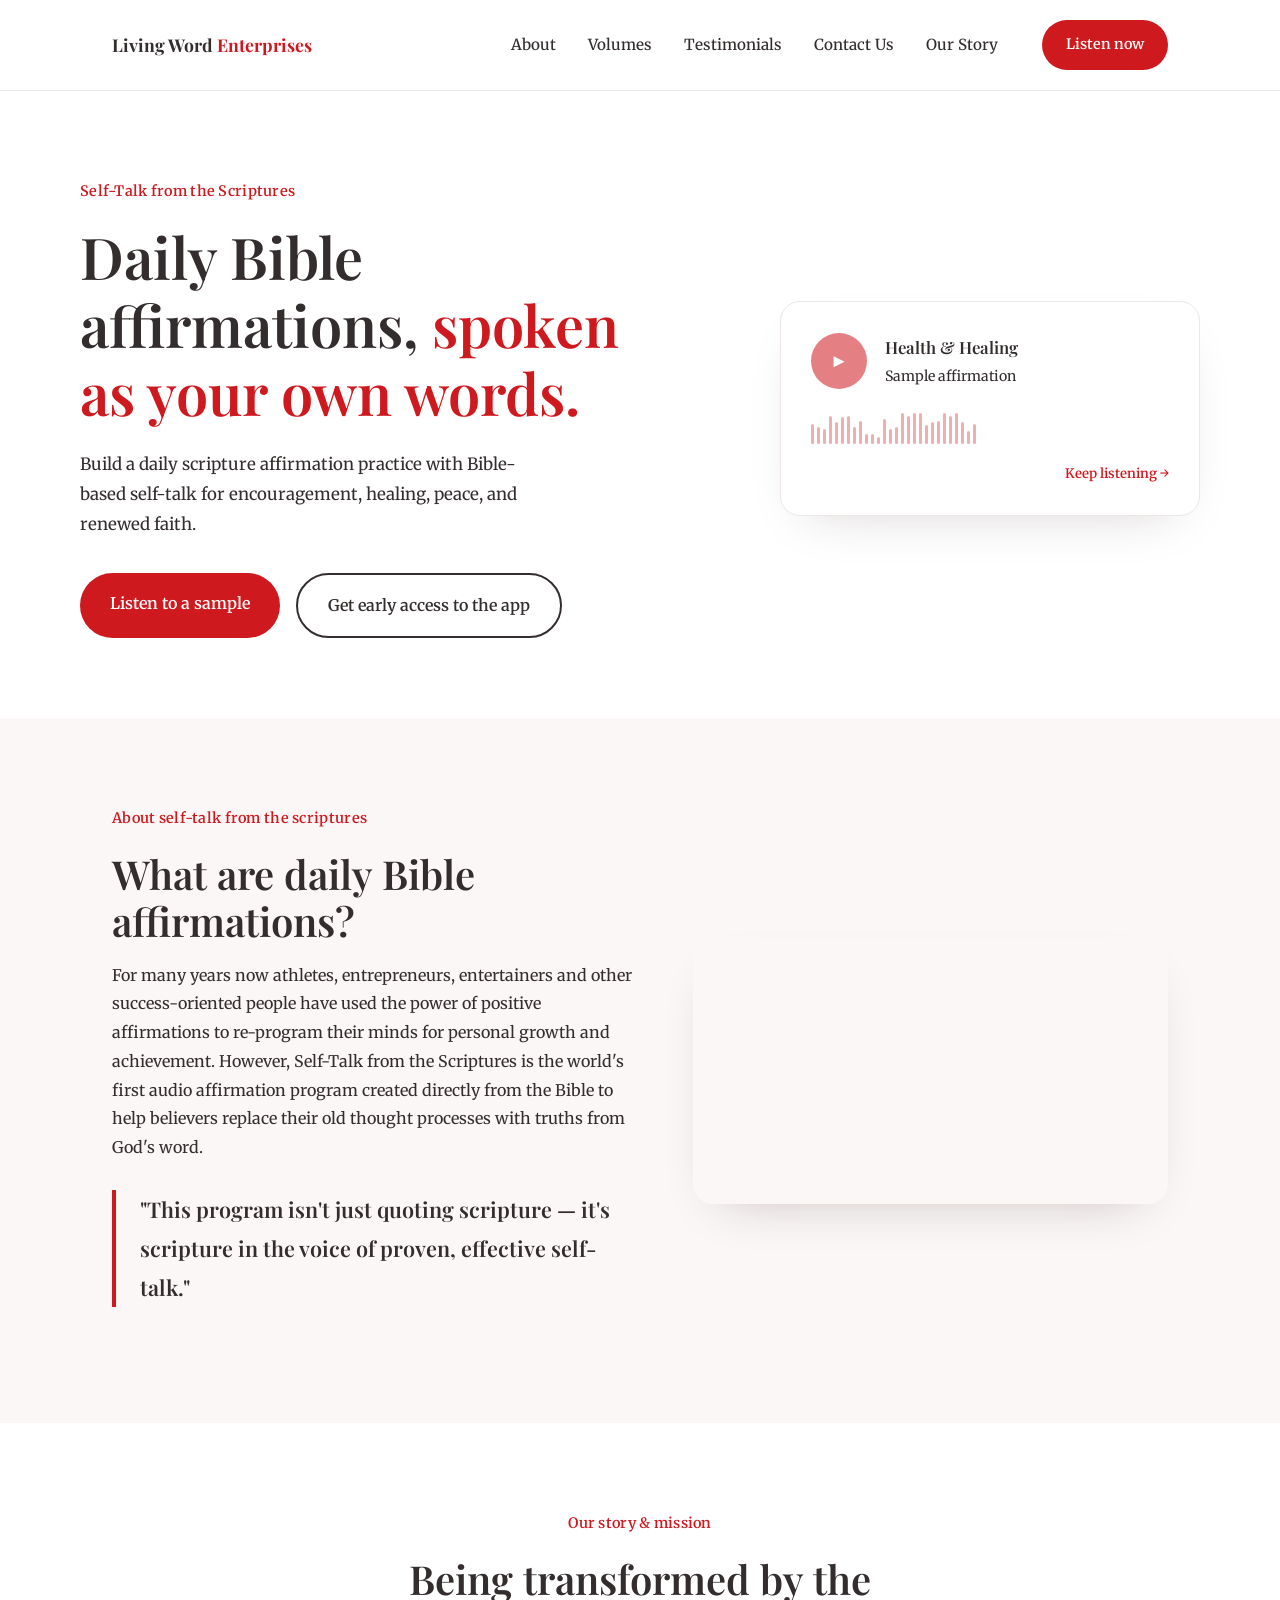
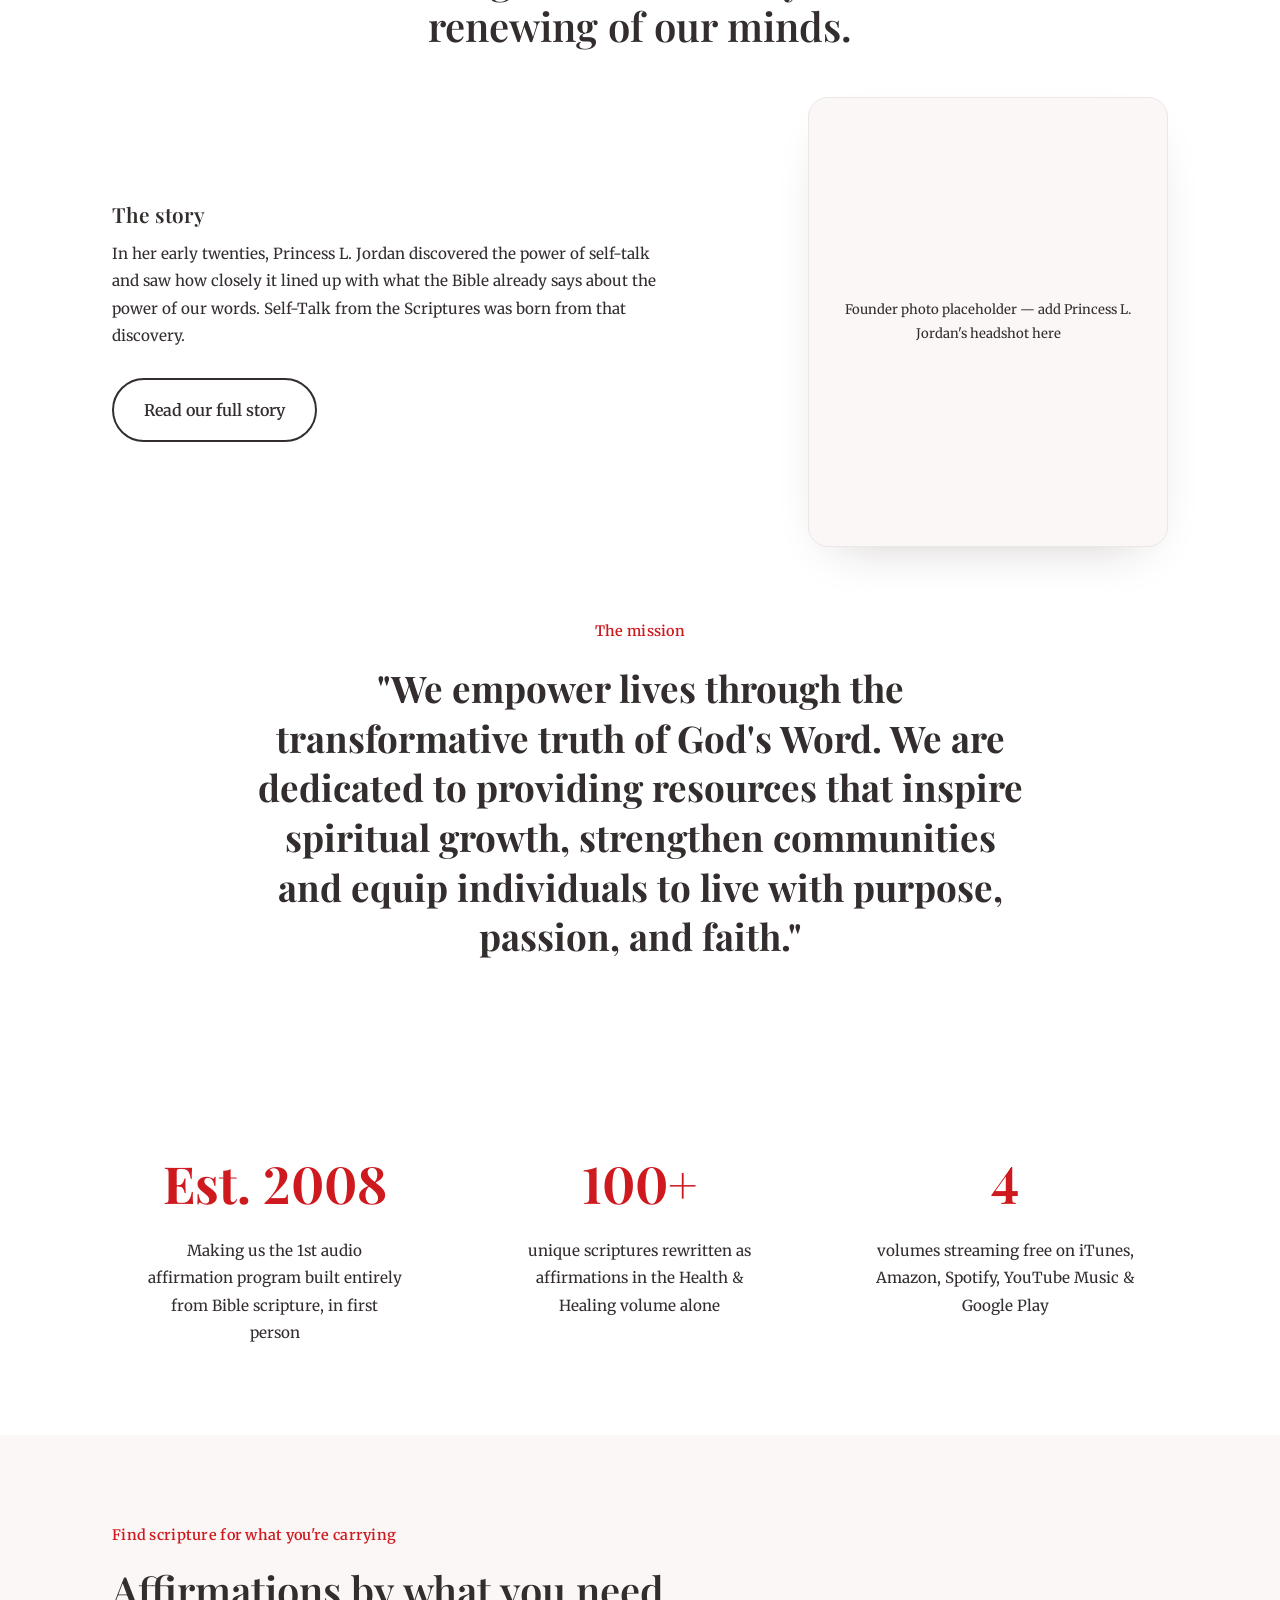
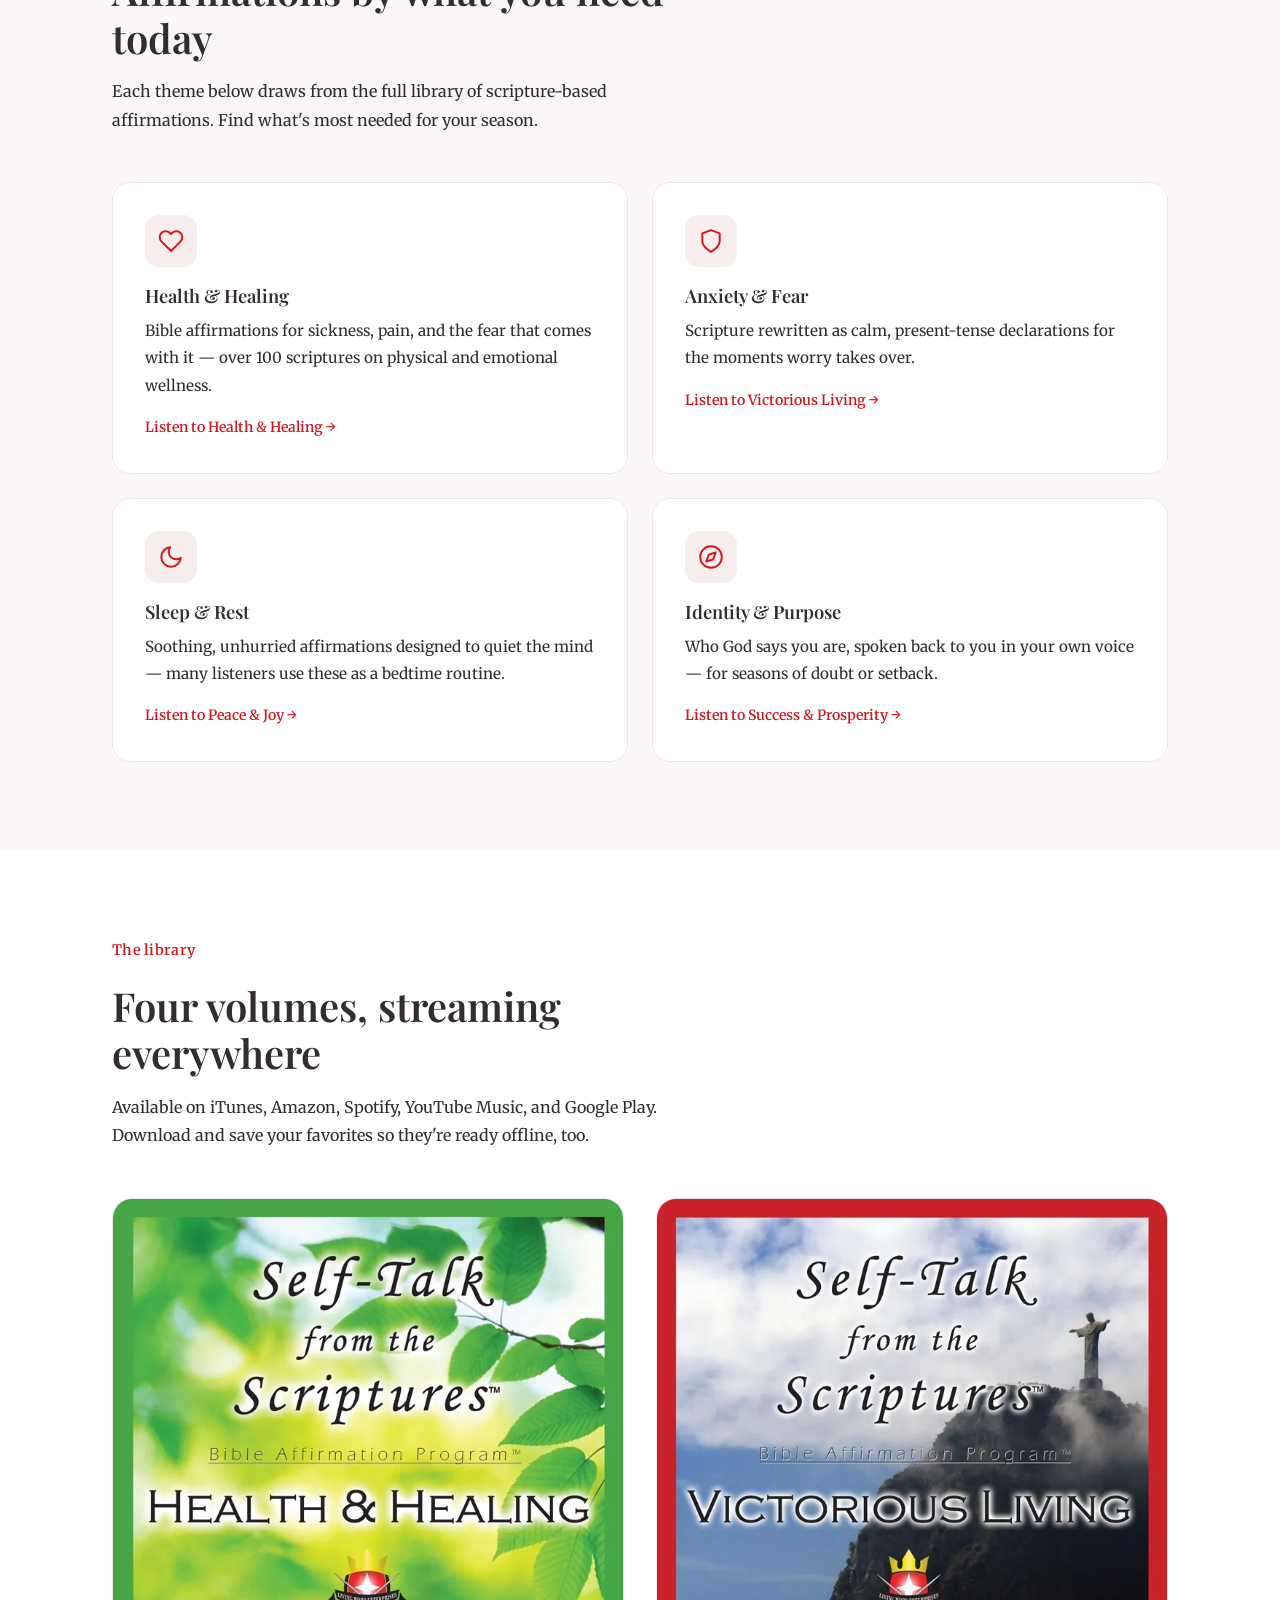
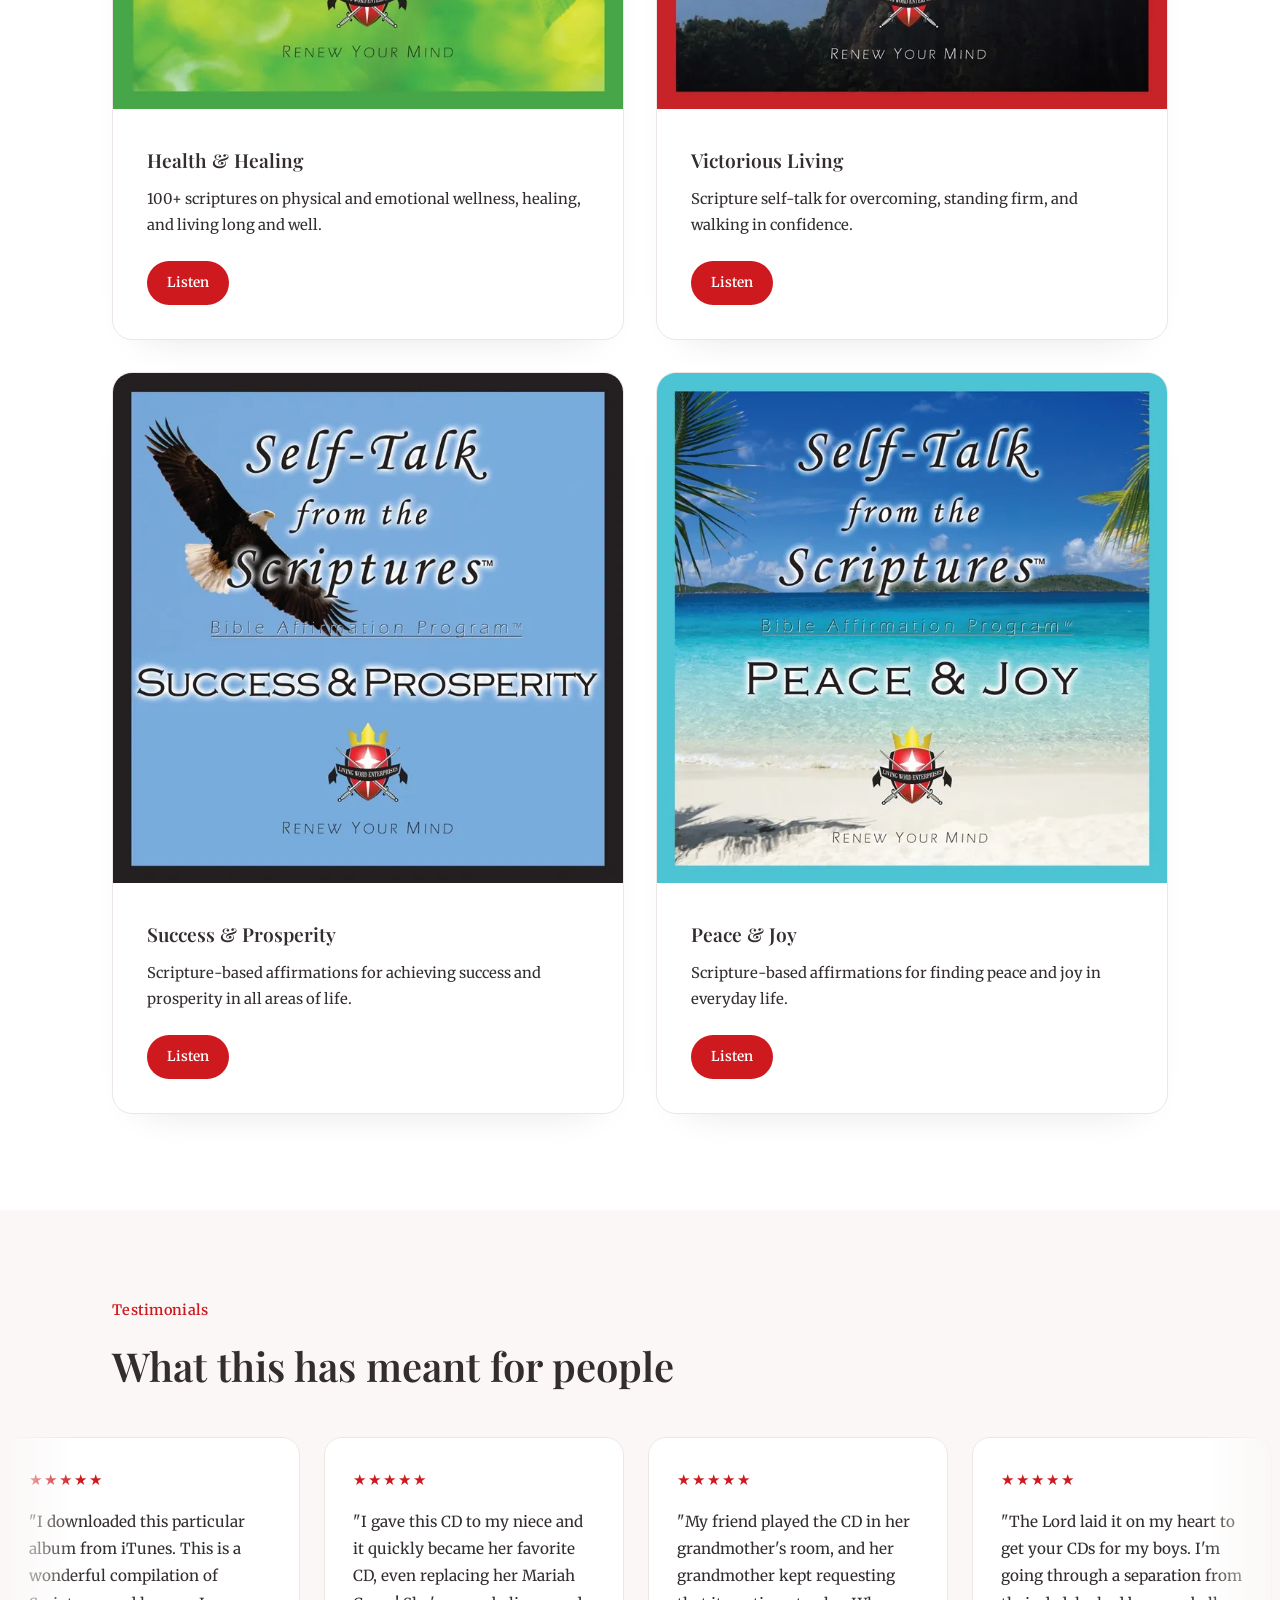
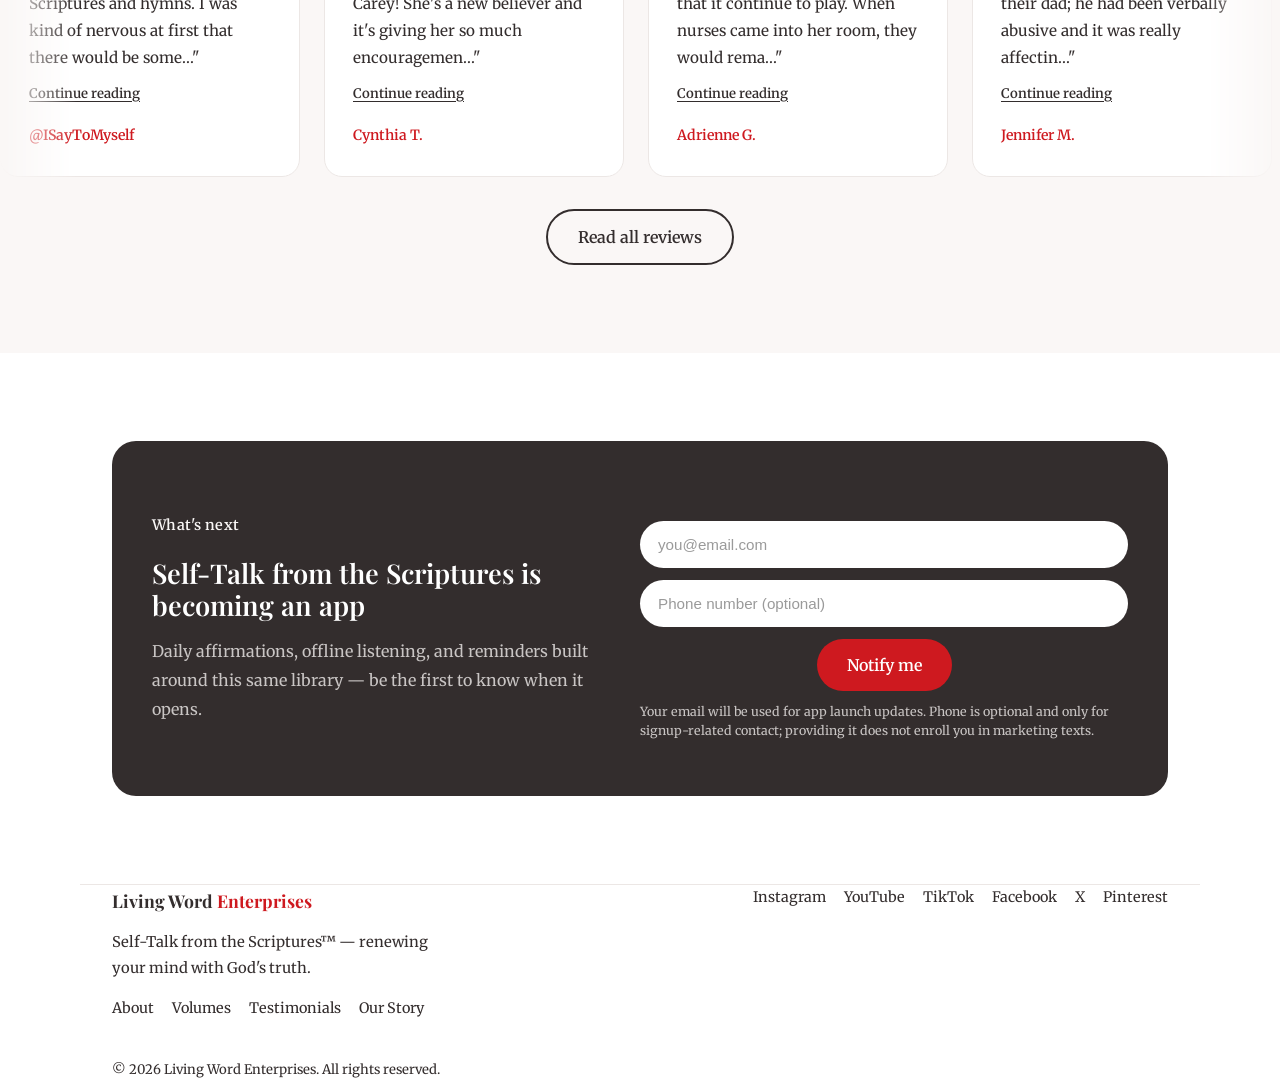
==== index.html @ 0f12a8a5 "initial commit" ====
<!DOCTYPE html>
<html lang="en">
<head>
<meta charset="UTF-8">
<meta name="viewport" content="width=device-width, initial-scale=1, viewport-fit=cover">
<title>Daily Bible Affirmations &amp; Scripture Self-Talk | Living Word</title>
<meta name="description" content="Renew your mind with daily Bible affirmations and scripture-based self-talk. Listen to Christian affirmation audio for healing, peace, confidence, and rest.">
<link rel="canonical" href="https://berenewed.com/">
<meta property="og:title" content="Daily Bible Affirmations | Self-Talk from the Scriptures">
<meta property="og:description" content="Listen to daily Bible affirmations and scripture-based self-talk for healing, peace, confidence, and rest.">
<meta property="og:type" content="website">
<meta property="og:url" content="https://berenewed.com/">
<meta property="og:image" content="https://berenewed.com/img/health-and-healing-cd-cover.webp">
<meta name="twitter:card" content="summary_large_image">
<meta name="twitter:title" content="Daily Bible Affirmations | Self-Talk from the Scriptures">
<meta name="twitter:description" content="Listen to daily Bible affirmations and scripture-based self-talk for healing, peace, confidence, and rest.">
<meta name="twitter:image" content="https://berenewed.com/img/health-and-healing-cd-cover.webp">
<link rel="preconnect" href="https://fonts.googleapis.com">
<link rel="preconnect" href="https://fonts.gstatic.com" crossorigin>
<link href="https://fonts.googleapis.com/css2?family=Playfair+Display:wght@500;600;700&family=Merriweather:ital,wght@0,300;0,400;0,700;1,400&display=swap" rel="stylesheet">
<script type="application/ld+json">
{
  "@context": "https://schema.org",
  "@type": "Organization",
  "name": "Living Word Enterprises",
  "url": "https://berenewed.com/",
  "founder": { "@type": "Person", "name": "Princess L. Jordan", "jobTitle": "Creator, Self-Talk from the Scriptures" },
  "sameAs": [
    "https://www.facebook.com/216365550106",
    "https://www.instagram.com/LivingWordPrincess",
    "https://www.linkedin.com/in/LivingWordPrincess",
    "https://www.pinterest.com/LivingWordPrincess",
    "https://www.tiktok.com/@living.word.princess",
    "https://www.x.com/PrincessLJordan",
    "https://www.youtube.com/@livingwordcds"
  ]
}
</script>
<script type="application/ld+json">
{
  "@context": "https://schema.org",
  "@type": "CreativeWorkSeries",
  "name": "Self-Talk from the Scriptures",
  "creator": { "@type": "Person", "name": "Princess L. Jordan" },
  "description": "Daily Bible affirmations and scripture-based self-talk in first person, created to encourage spiritual renewal, healing, peace, and faith.",
  "genre": "Religious audio program",
  "inLanguage": "en",
  "hasPart": [
    { "@type": "AudioObject", "name": "Health & Healing", "description": "Over 100 unique scriptures on physical and emotional wellness spoken as first-person affirmations." },
    { "@type": "AudioObject", "name": "Victorious Living", "description": "Scripture self-talk for overcoming, standing firm, and walking in confidence." },
    { "@type": "AudioObject", "name": "Success & Prosperity", "description": "Scripture-based affirmations for success and prosperity in all areas of life." },
    { "@type": "AudioObject", "name": "Peace & Joy", "description": "Scripture-based affirmations for finding peace and joy in everyday life." }
  ]
}
</script>
<link rel="stylesheet" href="styles.css">
</head>
<body>

<!-- Site navigation -->
<header>
  <nav class="wrap">
    <a href="#top" class="brand"><span class="brand-main">Living Word</span><span class="brand-sub">Enterprises</span></a>
    <ul class="navlinks">
      <li><a href="#about">About</a></li>
      <li><a href="#volumes">Volumes</a></li>
      <li><a href="#testimonials">Testimonials</a></li>
      <li><a href="our-story.html#contact">Contact Us</a></li>
      <li><a href="our-story.html">Our Story</a></li>
    </ul>
    <div class="nav-right">
      <a href="#top" class="nav-cta">Listen now</a>
      <button class="hamburger" id="hamburger-btn" aria-label="Open menu" aria-expanded="false">
        <span></span><span></span><span></span>
      </button>
    </div>
  </nav>
  <div class="mobile-menu" id="mobile-menu">
    <a href="#about">About</a>
    <a href="#volumes">Volumes</a>
    <a href="#testimonials">Testimonials</a>
    <a href="our-story.html#contact">Contact Us</a>
    <a href="our-story.html">Our Story</a>
  </div>
</header>

<main id="top">

  <!-- Main introduction and sample player -->
  <section class="hero wrap">
    <div class="hero-grid">
      <div class="hero-copy">
        <p class="kicker">Self-Talk from the Scriptures</p>
        <h1>Daily Bible affirmations, <span class="accent">spoken as your own words.</span></h1>
        <p class="hero-sub">Build a daily scripture affirmation practice with Bible-based self-talk for encouragement, healing, peace, and renewed faith.</p>
        <div class="hero-ctas">
          <a href="#top" class="btn btn-primary sample-play-link">Listen to a sample</a>
          <a href="#waitlist" class="btn btn-ghost">Get early access to the app</a>
        </div>
      </div>
      <div class="hero-media" id="listen">
        <div class="player">
          <div class="player-top">
            <button class="play-btn" aria-label="Play sample">&#9658;</button>
            <div class="player-title-copy">
              <div class="play-title">Health &amp; Healing</div>
              <div class="play-sub">Sample affirmation</div>
            </div>
          </div>
          <div class="bars" aria-hidden="true"></div>
          <audio id="sample-audio" preload="auto">
            <source src="audio/BeRenewedSample.m4a" type="audio/mp4">
          </audio>
          <a href="#volumes" class="sample-continue">Keep listening <span aria-hidden="true">→</span></a>
        </div>
      </div>
    </div>
  </section>

  <section class="paper" id="about">
    <div class="wrap explainer">
      <div>
        <p class="kicker">About self-talk from the scriptures</p>
        <h2>What are daily Bible affirmations?</h2>
        <p class="lede">For many years now athletes, entrepreneurs, entertainers and other success-oriented people have used the power of positive affirmations to re-program their minds for personal growth and achievement.  However, Self-Talk from the Scriptures is the world's first audio affirmation program created directly from the Bible to help believers replace their old thought processes with truths from God's word. </p>
        <p class="pull">"This program isn't just quoting scripture — it's scripture in the voice of proven, effective self-talk."</p>
      </div>
      <div class="video-frame">
        <iframe src="https://youtube.com/embed/uJ6QiWhbI4Y?start=8" title="Health & Healing — Self-Talk from the Scriptures" loading="lazy" allowfullscreen></iframe>
      </div>
    </div>
  </section>

  <section>
    <div class="wrap">
      <div class="section-head center">
        <p class="kicker">Our story &amp; mission</p>
        <h2>Being transformed by the renewing of our minds.</h2>
      </div>
      <div class="story-grid">
        <div class="story-text">
          <h3>The story</h3>
          <p>In her early twenties, Princess L. Jordan discovered the power of self-talk and saw how closely it lined up with what the Bible already says about the power of our words. Self-Talk from the Scriptures was born from that discovery.</p>
          <a href="our-story.html" class="btn btn-ghost story-link">Read our full story</a>
        </div>
        <div class="founder-photo">Founder photo placeholder — add Princess L. Jordan's headshot here</div>
      </div>
      <div class="mission-block">
        <p class="kicker">The mission</p>
        <p class="mission-quote">"We empower lives through the transformative truth of God's Word.  We are dedicated to providing resources that inspire spiritual growth, strengthen communities and equip individuals to live with purpose, passion, and faith."</p>
      </div>
    </div>
  </section>

  <section>
    <div class="wrap">
      <div class="stat-row">
        <div>
          <div class="stat-num">Est. 2008</div>
          <p class="stat-label">Making us the 1st audio affirmation program built entirely from Bible scripture, in first person</p>
        </div>
        <div>
          <div class="stat-num">100+</div>
          <p class="stat-label">unique scriptures rewritten as affirmations in the Health &amp; Healing volume alone</p>
        </div>
        <div>
          <div class="stat-num">4</div>
          <p class="stat-label">volumes streaming free on iTunes, Amazon, Spotify, YouTube Music &amp; Google Play</p>
        </div>
      </div>
    </div>
  </section>

  <section class="paper">
    <div class="wrap">
      <div class="section-head">
        <p class="kicker">Find scripture for what you're carrying</p>
        <h2>Affirmations by what you need today</h2>
        <p class="lede">Each theme below draws from the full library of scripture-based affirmations. Find what's most needed for your season.</p>
      </div>
      <div class="cat-grid">
        <div class="cat">
          <div class="cat-icon"><svg viewBox="0 0 24 24" aria-hidden="true"><path d="M20.84 4.61a5.5 5.5 0 0 0-7.78 0L12 5.67l-1.06-1.06a5.5 5.5 0 0 0-7.78 7.78l1.06 1.06L12 21.23l7.78-7.78 1.06-1.06a5.5 5.5 0 0 0 0-7.78z"/></svg></div>
          <h3>Health &amp; Healing</h3>
          <p>Bible affirmations for sickness, pain, and the fear that comes with it — over 100 scriptures on physical and emotional wellness.</p>
          <a class="tag" href="#volumes">Listen to Health &amp; Healing →</a>
        </div>
        <div class="cat">
          <div class="cat-icon"><svg viewBox="0 0 24 24" aria-hidden="true"><path d="M12 22s8-4 8-10V5l-8-3-8 3v7c0 6 8 10 8 10z"/></svg></div>
          <h3>Anxiety &amp; Fear</h3>
          <p>Scripture rewritten as calm, present-tense declarations for the moments worry takes over.</p>
          <a class="tag" href="#volumes">Listen to Victorious Living →</a>
        </div>
        <div class="cat">
          <div class="cat-icon"><svg viewBox="0 0 24 24" aria-hidden="true"><path d="M21 12.79A9 9 0 1 1 11.21 3 7 7 0 0 0 21 12.79z"/></svg></div>
          <h3>Sleep &amp; Rest</h3>
          <p>Soothing, unhurried affirmations designed to quiet the mind — many listeners use these as a bedtime routine.</p>
          <a class="tag" href="#volumes">Listen to Peace & Joy →</a>
        </div>
        <div class="cat">
          <div class="cat-icon"><svg viewBox="0 0 24 24" aria-hidden="true"><circle cx="12" cy="12" r="10"/><polygon points="16.24 7.76 14.12 14.12 7.76 16.24 9.88 9.88 16.24 7.76"/></svg></div>
          <h3>Identity &amp; Purpose</h3>
          <p>Who God says you are, spoken back to you in your own voice — for seasons of doubt or setback.</p>
          <a class="tag" href="#volumes">Listen to Success & Prosperity →</a>
        </div>
      </div>
    </div>
  </section>

  <section id="volumes">
    <div class="wrap">
      <div class="section-head">
        <p class="kicker">The library</p>
        <h2>Four volumes, streaming everywhere</h2>
        <p class="lede">Available on iTunes, Amazon, Spotify, YouTube Music, and Google Play. Download and save your favorites so they're ready offline, too.</p>
      </div>
      <div class="vol-grid">
        <div class="vol-card">
          <div class="vol-img"><img src="img/health-and-healing-cd-cover.webp" alt="Health &amp; Healing album cover" loading="lazy" decoding="async"></div>
          <div class="vol-body">
            <div class="vol-name">Health &amp; Healing</div>
            <p class="vol-desc">100+ scriptures on physical and emotional wellness, healing, and living long and well.</p>
            <div class="vol-actions">
              <a class="vol-link" href="https://lwe-healthandhealing.hearnow.com/">Listen</a>
              <!-- <button class="vol-scripture-btn" data-modal="modal-1">Scripture References</button> -->
            </div>
          </div>
        </div>
        <div class="vol-card">
          <div class="vol-img"><img src="img/victorious-living-cd-cover.webp" alt="Victorious Living album cover" loading="lazy" decoding="async"></div>
          <div class="vol-body">
            <div class="vol-name">Victorious Living</div>
            <p class="vol-desc">Scripture self-talk for overcoming, standing firm, and walking in confidence.</p>
            <div class="vol-actions">
              <a class="vol-link" href="https://lwe-victoriousliving.hearnow.com/self-talk-from-the-scriptures-victorious-living">Listen</a>
              <!-- <button class="vol-scripture-btn" data-modal="modal-2">Scripture References</button> -->
            </div>
          </div>
        </div>
        <div class="vol-card">
          <div class="vol-img"><img src="img/strength-and-prosperity-cd-cover.webp" alt="Success &amp; Prosperity album cover" loading="lazy" decoding="async"></div>
          <div class="vol-body">
            <div class="vol-name">Success & Prosperity</div>
            <p class="vol-desc">Scripture-based affirmations for achieving success and prosperity in all areas of life.</p>
            <div class="vol-actions">
              <a class="vol-link" href="https://lwe-successandprosperity.hearnow.com/">Listen</a>
              <!-- <button class="vol-scripture-btn" data-modal="modal-3">Scripture References</button> -->
            </div>
          </div>
        </div>
        <div class="vol-card">
          <div class="vol-img"><img src="img/peace-and-joy-cd-cover.webp" alt="Peace &amp; Joy album cover" loading="lazy" decoding="async"></div>
          <div class="vol-body">
            <div class="vol-name">Peace & Joy</div>
            <p class="vol-desc">Scripture-based affirmations for finding peace and joy in everyday life.</p>
            <div class="vol-actions">
              <a class="vol-link" href="https://lwe-peaceandjoy.hearnow.com/">Listen</a>
              <!-- <button class="vol-scripture-btn" data-modal="modal-4">Scripture References</button> -->
            </div>
          </div>
        </div>
      </div>
      <!-- <div class="view-all-wrap"><a href="#volumes" class="btn btn-ghost">View all volumes</a></div> -->
    </div>
  </section>

  <section class="paper" id="testimonials">
    <div class="wrap">
      <div class="section-head">
        <p class="kicker">Testimonials</p>
        <h2>What this has meant for people</h2>
      </div>
    </div>
    <div class="testi-marquee">
      <div class="testi-track" id="testi-track"></div>
    </div>
    <div class="wrap reviews-action">
      <button class="btn btn-ghost" id="open-reviews" type="button">Read all reviews</button>
    </div>
    <dialog class="scripture-modal review-dialog" id="reviews-dialog" aria-labelledby="reviews-title">
      <div class="modal-inner">
        <div class="modal-head">
          <h3 id="reviews-title">Listener Reviews</h3>
          <button class="modal-close" type="button" aria-label="Close reviews">&#10005;</button>
        </div>
        <div class="review-list" id="review-list"></div>
      </div>
    </dialog>
  </section>

  <section id="waitlist">
    <div class="wrap">
      <div class="waitlist">
        <div class="waitlist-copy">
          <p class="kicker waitlist-kicker">What's next</p>
          <h2>Self-Talk from the Scriptures is becoming an app</h2>
          <p class="lede">Daily affirmations, offline listening, and reminders built around this same library — be the first to know when it opens.</p>
        </div>
        <div class="waitlist-form-wrap">
          <form id="waitlist-form">
            <input type="email" name="email" placeholder="you@email.com" required aria-label="Email address" autocomplete="email">
            <input type="tel" name="phone" placeholder="Phone number (optional)" aria-label="Phone number (optional)" autocomplete="tel">
            <div class="honeypot" aria-hidden="true">
              <label for="signup-website">Leave this field blank</label>
              <input id="signup-website" type="text" name="website" tabindex="-1" autocomplete="off">
            </div>
            <button type="submit" class="btn btn-primary">Notify me</button>
          </form>
          <p class="waitlist-confirm" id="waitlist-confirm" aria-live="polite"></p>
          <p class="waitlist-privacy">Your email will be used for app launch updates. Phone is optional and only for signup-related contact; providing it does not enroll you in marketing texts.</p>
        </div>
      </div>
    </div>
  </section>

</main>

<!-- Scripture reference dialogs, opened from each volume card -->
<dialog class="scripture-modal" id="modal-1">
  <div class="modal-inner">
    <div class="modal-head"><h3>Scripture References — Health &amp; Healing</h3><button class="modal-close" type="button">✕</button></div>
    <details open><summary>Healing &amp; Health</summary><p class="modal-note">References coming soon.</p></details>
    <details><summary>Peace &amp; Comfort</summary><p class="modal-note">References coming soon.</p></details>
    <details><summary>Strength &amp; Identity</summary><p class="modal-note">References coming soon.</p></details>
    <details><summary>Faith &amp; Hope</summary><p class="modal-note">References coming soon.</p></details>
  </div>
</dialog>
<dialog class="scripture-modal" id="modal-2">
  <div class="modal-inner">
    <div class="modal-head"><h3>Scripture References — Victorious Living</h3><button class="modal-close" type="button">✕</button></div>
    <details open><summary>Healing &amp; Health</summary><p class="modal-note">References coming soon.</p></details>
    <details><summary>Peace &amp; Comfort</summary><p class="modal-note">References coming soon.</p></details>
    <details><summary>Strength &amp; Identity</summary><p class="modal-note">References coming soon.</p></details>
    <details><summary>Faith &amp; Hope</summary><p class="modal-note">References coming soon.</p></details>
  </div>
</dialog>
<dialog class="scripture-modal" id="modal-3">
  <div class="modal-inner">
    <div class="modal-head"><h3>Scripture References — Volume III</h3><button class="modal-close" type="button">✕</button></div>
    <details open><summary>Healing &amp; Health</summary><p class="modal-note">References coming soon.</p></details>
    <details><summary>Peace &amp; Comfort</summary><p class="modal-note">References coming soon.</p></details>
    <details><summary>Strength &amp; Identity</summary><p class="modal-note">References coming soon.</p></details>
    <details><summary>Faith &amp; Hope</summary><p class="modal-note">References coming soon.</p></details>
  </div>
</dialog>
<dialog class="scripture-modal" id="modal-4">
  <div class="modal-inner">
    <div class="modal-head"><h3>Scripture References — Volume IV</h3><button class="modal-close" type="button">✕</button></div>
    <details open><summary>Healing &amp; Health</summary><p class="modal-note">References coming soon.</p></details>
    <details><summary>Peace &amp; Comfort</summary><p class="modal-note">References coming soon.</p></details>
    <details><summary>Strength &amp; Identity</summary><p class="modal-note">References coming soon.</p></details>
    <details><summary>Faith &amp; Hope</summary><p class="modal-note">References coming soon.</p></details>
  </div>
</dialog>

<footer class="wrap">
  <div class="foot-grid">
    <div class="foot-brand">
      <div class="brand footer-brand"><span class="brand-main">Living Word</span><span class="brand-sub">Enterprises</span></div>
      <div class="foot-note">Self-Talk from the Scriptures™ — renewing your mind with God's truth.</div>
      <div class="foot-links">
        <a href="#about">About</a>
        <a href="#volumes">Volumes</a>
        <a href="#testimonials">Testimonials</a>
        <a href="our-story.html">Our Story</a>
      </div>
    </div>
    <div class="foot-social">
      <a href="https://www.instagram.com/LivingWordPrincess">Instagram</a>
      <a href="https://www.youtube.com/@livingwordcds">YouTube</a>
      <a href="https://www.tiktok.com/@living.word.princess">TikTok</a>
      <a href="https://www.facebook.com/216365550106">Facebook</a>
      <a href="https://www.x.com/PrincessLJordan">X</a>
      <a href="https://www.pinterest.com/LivingWordPrincess">Pinterest</a>
    </div>
  </div>
  <p class="foot-copy">© <span class="current-year"></span> Living Word Enterprises. All rights reserved.</p>
</footer>

<script src="script.js" defer></script>

</body>
</html>
---- styles.css ----
/* Site styles. Sections are grouped from global foundations to page components. */
/* Colors, sizing defaults, and typography */
:root{
    --white:#ffffff; --paper:#faf7f6; --red:#ce191f; --red-deep:#7e2114; --black:#332D2D; --line:#ece7e5;
    box-sizing:border-box; padding-top:env(safe-area-inset-top,0px); padding-bottom:env(safe-area-inset-bottom,0px);
  }
  *{box-sizing:inherit;margin:0;padding:0;}
  html{scroll-padding-top:calc(env(safe-area-inset-top,0px) + 76px); scroll-behavior:smooth;}
  body{background:var(--white);color:var(--black);font-family:'Merriweather',Georgia,serif;line-height:1.8;-webkit-font-smoothing:antialiased;}
  h1,h2,h3,.display{ font-family:'Playfair Display',Georgia,serif; font-weight:600; line-height:1.18; color:var(--black); }
  a{color:inherit;} img{max-width:100%;display:block;}
  .wrap{max-width:1120px;margin:0 auto;padding:0 32px;}

  /* Header navigation and mobile menu */
  header{position:sticky;top:env(safe-area-inset-top,0px);z-index:30;background:rgba(255,255,255,0.94);backdrop-filter:blur(6px);border-bottom:1px solid var(--line);}
  nav.wrap{display:flex;align-items:center;justify-content:space-between;padding:20px 32px;gap:20px;}
  .brand{display:inline-flex;align-items:baseline;gap:0.25em;font-family:'Playfair Display',Georgia,serif;font-weight:700;font-size:1.1rem;color:var(--black);text-decoration:none;}
  .brand-main{color:var(--black);}
  .brand-sub{color:var(--red);}
  .navlinks{display:none;list-style:none;gap:32px;font-size:0.95rem;font-weight:500;margin-left:auto;margin-right:24px;}
  .navlinks a{text-decoration:none;color:var(--black);}
  .navlinks a:hover{color:var(--red);}
  @media(min-width:951px){.navlinks{display:flex;}}
  @media(max-width:950px){
    nav.wrap{padding:14px 16px;gap:10px;}
    nav .brand{flex-direction:column;align-items:flex-start;gap:1px;line-height:1.05;font-size:1rem;white-space:nowrap;}
    .nav-right{gap:8px;}
    .nav-cta{padding:10px 14px;font-size:0.84rem;}
  }
  .nav-right{display:flex;align-items:center;gap:14px;}
  .nav-cta{background:var(--red);color:#fff;padding:12px 24px;border-radius:999px;text-decoration:none;font-size:0.9rem;font-weight:600;white-space:nowrap;}
  .nav-cta:hover{background:var(--red-deep);}
  .hamburger{display:flex;flex-direction:column;justify-content:center;gap:5px;width:40px;height:40px;border:1px solid var(--line);border-radius:10px;background:var(--white);cursor:pointer;}
  .hamburger span{display:block;width:18px;height:2px;background:var(--black);margin:0 auto;}
  @media(min-width:951px){.hamburger{display:none;}}
  .mobile-menu{display:none;flex-direction:column;border-top:1px solid var(--line);background:var(--white);}
  .mobile-menu.open{display:flex;}
  .mobile-menu a{padding:16px 32px;text-decoration:none;color:var(--black);font-size:0.98rem;border-bottom:1px solid var(--line);}

  /* Hero introduction and sample audio player */
  .hero{padding:88px 0 80px;}
  .hero-grid{display:flex;flex-direction:column;align-items:center;text-align:center;gap:48px;}
  .hero-copy{display:flex;flex-direction:column;align-items:center;}
  @media(min-width:951px){
    .hero-grid{flex-direction:row;align-items:center;text-align:left;justify-content:space-between;gap:56px;}
    .hero-copy{align-items:flex-start;flex:1;}
    .hero-media{flex:none;width:420px;}
  }
  .kicker{color:var(--red);font-weight:600;font-size:0.9rem;letter-spacing:0.02em;margin-bottom:18px;}
  h1{font-size:clamp(2.4rem,5.6vw,3.6rem);max-width:15ch;}
  h1 .accent{color:var(--red);}
  .hero-sub{margin-top:22px;max-width:42ch;color:var(--ink-soft);font-size:1.05rem;}
  .hero-ctas{display:flex;flex-wrap:wrap;gap:16px;margin-top:34px;justify-content:center;}
  @media(min-width:951px){.hero-ctas{justify-content:flex-start;}}
  .btn{display:inline-block;padding:16px 30px;border-radius:999px;text-decoration:none;font-size:1rem;font-weight:600;border:none;cursor:pointer;font-family:inherit;}
  .btn-primary{background:var(--red);color:#fff;}
  .btn-primary:hover{background:var(--red-deep);}
  .btn-ghost{border:2px solid var(--black);color:var(--black);background:transparent;}
  .btn-ghost:hover{background:var(--black);color:#fff;}
  .btn-sm{padding:10px 18px;font-size:0.85rem;}

  .player{background:var(--white);border:1px solid var(--line);border-radius:20px;padding:30px;display:flex;flex-direction:column;gap:18px;width:100%;max-width:420px;margin:0 auto;box-shadow:0 20px 50px -30px rgba(54,30,28,0.25);}
  @media(min-width:951px){.player{margin:0;}}
  .player-top{display:flex;align-items:center;gap:18px;}
  .play-btn{flex:none;width:56px;height:56px;border-radius:50%;background:var(--red);color:#fff;display:flex;align-items:center;justify-content:center;font-size:1.15rem;cursor:pointer;border:none;}
  .play-btn:disabled{cursor:not-allowed;opacity:0.55;}
  .play-title{font-family:'Playfair Display',Georgia,serif;font-weight:600;font-size:1.05rem;}
  .play-sub{color:var(--ink-soft);font-size:0.88rem;margin-top:2px;}
  .player-title-copy{flex:1;}
  .bars{display:flex;align-items:flex-end;gap:3px;height:36px;width:100%;}
  .bars span{width:3px;background:var(--red);border-radius:2px;opacity:0.35;}
  .sample-continue{align-self:flex-end;color:var(--red);font-size:0.82rem;font-weight:600;text-decoration:none;}
  .sample-continue:hover{text-decoration:underline;text-underline-offset:3px;}

  /* Shared section spacing and explanatory content */
  section{padding:88px 0;}
  section.paper{background:var(--paper);}
  .section-head{max-width:60ch;margin-bottom:48px;}
  h2{font-size:clamp(1.8rem,3.6vw,2.5rem);}
  .lede{color:var(--ink-soft);margin-top:16px;max-width:58ch;font-size:1rem;}
  .center{text-align:center;margin-left:auto;margin-right:auto;}

  .explainer{display:grid;gap:56px;}
  @media(min-width:951px){.explainer{grid-template-columns:1.05fr 0.95fr;align-items:center;}}
  .pull{font-family:'Playfair Display',Georgia,serif;font-weight:600;font-size:1.35rem;color:var(--black);border-left:4px solid var(--red);padding-left:24px;margin:28px 0;max-width:44ch;}
  .video-frame{border-radius:20px;overflow:hidden;aspect-ratio:16/9;background:var(--dark);box-shadow:0 20px 50px -30px rgba(54,30,28,0.3);}
  .video-frame iframe{width:100%;height:100%;border:0;}

  .story-grid{display:grid;gap:40px;align-items:center;text-align:center;}
  .story-link{margin-top:28px;}
  .story-text h3{font-size:1.3rem;margin-bottom:14px;}
  .story-text p{color:var(--ink-soft);font-size:0.95rem;}
  .founder-photo{order:-1;width:100%;max-width:320px;margin:0 auto;aspect-ratio:4/5;border-radius:20px;background:var(--paper);border:1px solid var(--line);display:flex;align-items:center;justify-content:center;color:var(--ink-soft);font-size:0.82rem;text-align:center;padding:20px;box-shadow:0 20px 50px -30px rgba(54,30,28,0.3);}
  @media(min-width:951px){
    .story-grid{grid-template-columns:1.1fr 0.9fr;text-align:left;gap:64px;}
    .founder-photo{order:0;max-width:360px;margin:0 0 0 auto;}
  }
  .mission-block{margin-top:72px;text-align:center;}
  .mission-quote{font-family:'Playfair Display',Georgia,serif;font-weight:700;font-size:clamp(1.6rem,3.4vw,2.3rem);line-height:1.35;color:var(--black);max-width:32ch;margin:16px auto 0;}

  .stat-row{display:grid;gap:40px;text-align:center;}
  @media(min-width:951px){.stat-row{grid-template-columns:repeat(3,1fr);}}
  .stat-num{font-family:'Playfair Display',Georgia,serif;font-variant-numeric:lining-nums;font-weight:700;font-size:clamp(2.4rem,5vw,3.2rem);color:var(--red);}
  .stat-label{color:var(--ink-soft);margin-top:8px;font-size:0.95rem;max-width:26ch;margin-left:auto;margin-right:auto;}

  /* Topic categories and volume library */
  .cat-grid{display:grid;gap:24px;}
  @media(min-width:951px){.cat-grid{grid-template-columns:1fr 1fr;}}
  .cat{background:var(--white);border:1px solid var(--line);border-radius:18px;padding:32px;}
  .cat h3{font-size:1.15rem;margin-bottom:10px;}
  .cat-icon{width:52px;height:52px;border-radius:14px;background:rgba(156,33,19,0.08);display:flex;align-items:center;justify-content:center;margin-bottom:18px;}
  .cat-icon svg{width:26px;height:26px;stroke:var(--red);fill:none;stroke-width:1.8;stroke-linecap:round;stroke-linejoin:round;}
  .cat p{color:var(--ink-soft);font-size:0.95rem;}
  .cat .tag{display:inline-block;margin-top:16px;color:var(--red);font-weight:600;font-size:0.88rem;text-decoration:none;}

  .vol-grid{display:flex;gap:20px;overflow-x:auto;padding-bottom:8px;scroll-snap-type:x mandatory;-webkit-overflow-scrolling:touch;}
  .vol-grid::-webkit-scrollbar{display:none;}
  .vol-card{flex:0 0 80%;scroll-snap-align:start;background:var(--white);border:1px solid var(--line);border-radius:20px;overflow:hidden;box-shadow:0 20px 40px -32px rgba(54,30,28,0.2);}
  @media(min-width:951px){.vol-card{flex-basis:48%;}}
  @media(min-width:951px){
    .vol-grid{overflow:visible;display:grid;grid-template-columns:1fr 1fr;gap:32px;}
    .vol-card{flex-basis:auto;}
  }
  .vol-img{aspect-ratio:1/1;overflow:hidden;background:var(--paper);}
  .vol-img img{display:block;width:100%;height:100%;object-fit:contain;}
  .vol-body{padding:26px;flex:1;}
  @media(min-width:951px){.vol-body{padding:34px;}}
  .vol-name{font-family:'Playfair Display',Georgia,serif;font-weight:600;font-size:1.2rem;}
  .vol-desc{color:var(--ink-soft);font-size:0.92rem;margin-top:8px;}
  .vol-actions{display:flex;flex-wrap:wrap;gap:12px;margin-top:22px;}
  .vol-link{display:inline-block;color:#fff;background:var(--red);border-radius:999px;padding:10px 20px;text-decoration:none;font-size:0.85rem;font-weight:600;}
  .vol-link:hover{background:var(--red-deep);}
  .vol-scripture-btn{border:1px solid var(--line);background:var(--white);border-radius:999px;padding:10px 18px;font-size:0.85rem;font-weight:600;color:var(--black);cursor:pointer;font-family:inherit;}
  .vol-scripture-btn:hover{border-color:var(--red);color:var(--red);}
  .view-all-wrap{text-align:center;margin-top:44px;}

  /* Scripture reference dialogs */
  dialog.scripture-modal{position:fixed;inset:0;margin:auto;border:none;border-radius:20px;padding:0;max-width:520px;width:92vw;max-height:80vh;}
  dialog.scripture-modal::backdrop{background:rgba(17,17,17,0.55);}
  .modal-inner{padding:28px;overflow-y:auto;max-height:80vh;}
  .modal-head{display:flex;justify-content:space-between;align-items:flex-start;gap:16px;margin-bottom:18px;}
  .modal-head h3{font-size:1.15rem;}
  .modal-close{border:none;background:var(--paper);width:32px;height:32px;border-radius:50%;font-size:1rem;cursor:pointer;flex:none;}
  .scripture-modal details{border-top:1px solid var(--line);padding:14px 0;}
  .scripture-modal summary{font-weight:600;cursor:pointer;font-size:0.95rem;}
  .modal-note{color:var(--ink-soft);font-size:0.88rem;margin-top:10px;}

  /* Listener testimonials and reduced-motion behavior */
  .testi-marquee{overflow:hidden;-webkit-mask-image:linear-gradient(90deg,transparent,#000 6%,#000 94%,transparent);mask-image:linear-gradient(90deg,transparent,#000 6%,#000 94%,transparent);}
  .testi-track{display:flex;gap:24px;width:max-content;animation:testiScroll 42s linear infinite;}
  .testi-marquee:hover .testi-track,.testi-marquee:focus-within .testi-track,.testi-track.is-paused{animation-play-state:paused;}
  @keyframes testiScroll{ from{transform:translateX(0);} to{transform:translateX(-50%);} }
  @media (prefers-reduced-motion: reduce){ .testi-track{animation:none;} }
  .testi{background:var(--white);border:1px solid var(--line);border-radius:18px;padding:28px;width:300px;flex:none;}
  .stars{color:var(--red);font-size:0.95rem;letter-spacing:2px;margin-bottom:14px;}
  .testi p{font-size:0.95rem;color:var(--black);}
  .review-continue{margin-top:10px;padding:0;border:0;background:transparent;color:var(--black);font:inherit;font-size:0.82rem;font-weight:600;cursor:pointer;text-decoration:underline;text-underline-offset:3px;}
  .testi .who{margin-top:16px;font-size:0.88rem;color:var(--red);font-weight:600;}
  .reviews-action{text-align:center;margin-top:32px;}
  dialog.review-dialog{max-width:720px;}
  .review-list{display:grid;gap:20px;}
  .full-review{border-top:1px solid var(--line);padding-top:18px;}
  .full-review p{font-size:0.95rem;color:var(--black);}
  .full-review .who{margin-top:12px;font-size:0.88rem;color:var(--red);font-weight:600;}
  .testi-note{margin-top:28px;font-size:0.85rem;color:var(--ink-soft);}

  /* App waitlist and site footer */
  .waitlist{background:var(--black);border-radius:24px;padding:56px 40px;color:#fff;}
  @media(min-width:951px){.waitlist{display:flex;align-items:center;justify-content:space-between;gap:48px;}}
  .waitlist h2{color:#fff;font-size:1.7rem;}
  .waitlist-copy{max-width:44ch;}
  .waitlist .lede{color:#c9c5c4;}
  .waitlist-kicker{color:var(--paper);}
  .waitlist-form-wrap{flex:1;min-width:0;}
  .honeypot{position:absolute;left:-10000px;width:1px;height:1px;overflow:hidden;}
  .waitlist form{display:grid;grid-template-columns:minmax(0,1fr);gap:12px;margin-top:24px;}
  .waitlist input[type=email],.waitlist input[type=tel]{background:#fff;border:none;color:var(--black);padding:15px 18px;border-radius:999px;font-size:0.95rem;width:100%;min-width:0;}
  .waitlist input[type=email]::placeholder,.waitlist input[type=tel]::placeholder{color:#9a9a9a;}
  .waitlist form button{justify-self:center;}
  .waitlist-confirm{color:#fff;font-size:0.9rem;margin-top:14px;display:none;font-weight:600;}
  .waitlist-confirm.is-visible{display:block;}
  .waitlist-privacy{color:#c9c5c4;font-size:0.78rem;line-height:1.5;margin-top:12px;}
  @media(max-width:950px){
    .waitlist{padding:32px 20px;border-radius:18px;}
  }

  footer{padding:56px 0 calc(56px + env(safe-area-inset-bottom,0px));border-top:1px solid var(--line);}
  .foot-grid{display:flex;flex-wrap:wrap;justify-content:space-between;gap:32px;}
  .foot-brand{max-width:34ch;color:var(--ink-soft);font-size:0.92rem;}
  .footer-brand{margin-bottom:12px;}
  .foot-links{display:flex;flex-wrap:wrap;gap:18px;font-size:0.9rem;margin-top:14px;}
  .foot-social{display:flex;flex-wrap:wrap;gap:18px;font-size:0.9rem;}
  .foot-social a,.foot-links a{text-decoration:none;color:var(--ink-soft);}
  .foot-social a:hover,.foot-links a:hover{color:var(--red);}
  .foot-copy{margin-top:36px;color:var(--ink-soft);font-size:0.82rem;}

  @media (prefers-reduced-motion: reduce){ html{scroll-behavior:auto;} }

/* About page layout: shared colors, typography, navigation, and footer stay above. */
.about-page section{padding:80px 0;}
.about-page h1{font-size:clamp(1.9rem,4.4vw,2.7rem);max-width:20ch;margin-bottom:28px;line-height:1.2;}
.about-page .about-story-grid{display:grid;gap:48px;align-items:start;}
.about-page .about-story-grid p{color:var(--ink-soft);font-size:1rem;margin-bottom:20px;}
.about-page .about-founder-photo{order:-1;width:100%;max-width:340px;margin:0 auto;border-radius:20px;overflow:hidden;aspect-ratio:4/5;background:var(--white);border:1px solid var(--line);display:flex;align-items:center;justify-content:center;color:var(--ink-soft);font-size:0.85rem;text-align:center;padding:24px;box-shadow:0 20px 50px -30px rgba(54,30,28,0.25);}
.about-page .about-mission-heading{font-size:1.6rem;margin-bottom:20px;}
.about-page .about-mission-text{max-width:74ch;color:var(--ink-soft);font-size:1.05rem;margin-bottom:56px;}
.about-page .about-mission-text em{font-style:italic;color:var(--black);}
.about-page .about-beliefs-head{font-size:1.4rem;margin-bottom:28px;}
.about-page .about-belief-list{display:flex;flex-direction:column;gap:22px;max-width:78ch;}
.about-page .about-belief{padding-left:24px;border-left:3px solid var(--red);font-size:0.98rem;color:var(--ink-soft);}
.about-page .about-belief strong{color:var(--black);}
.about-page .about-beliefs-note{margin-top:32px;font-style:italic;color:var(--ink-soft);font-size:0.9rem;}
.about-page .brand{gap:0.25em;}
@media(max-width:950px){.about-page nav .brand{gap:1px;}}
.contact-wrap{max-width:760px;}
.contact-wrap h2{margin-bottom:12px;}
.contact-form{display:grid;gap:20px;margin-top:32px;}
.contact-field{display:grid;gap:8px;}
.contact-field label{font-weight:700;color:var(--black);font-size:0.92rem;}
.contact-field input,.contact-field textarea{width:100%;border:1px solid var(--line);border-radius:8px;background:var(--white);color:var(--black);font:inherit;padding:13px 15px;}
.contact-field textarea{resize:vertical;min-height:150px;}
.contact-field input:focus-visible,.contact-field textarea:focus-visible{outline:3px solid rgba(156,33,19,0.25);border-color:var(--red);}
.contact-form .btn{justify-self:start;}
.contact-note{font-size:0.85rem;color:var(--ink-soft);margin-top:-12px;}

@media(min-width:951px){
  .about-page .about-story-grid{grid-template-columns:1.15fr 0.85fr;}
  .about-page .about-founder-photo{order:0;max-width:none;margin:0;}
}
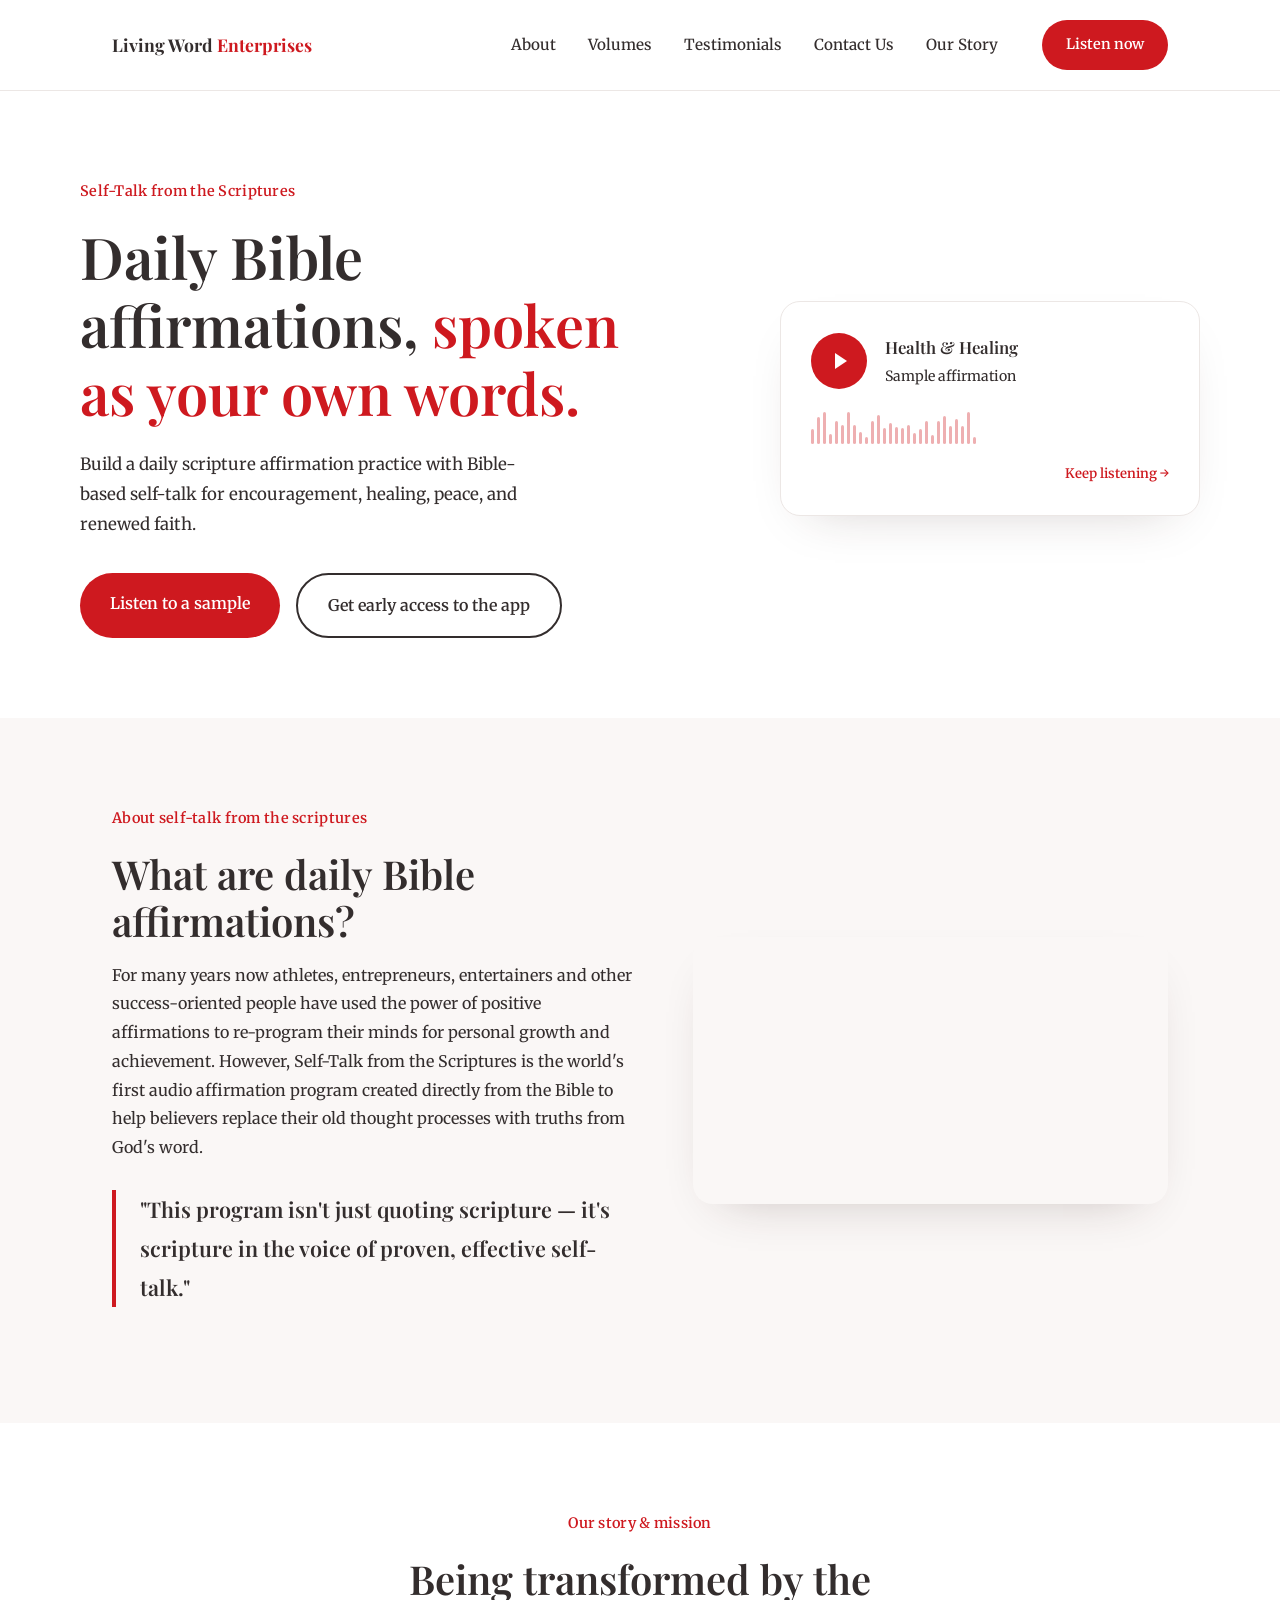
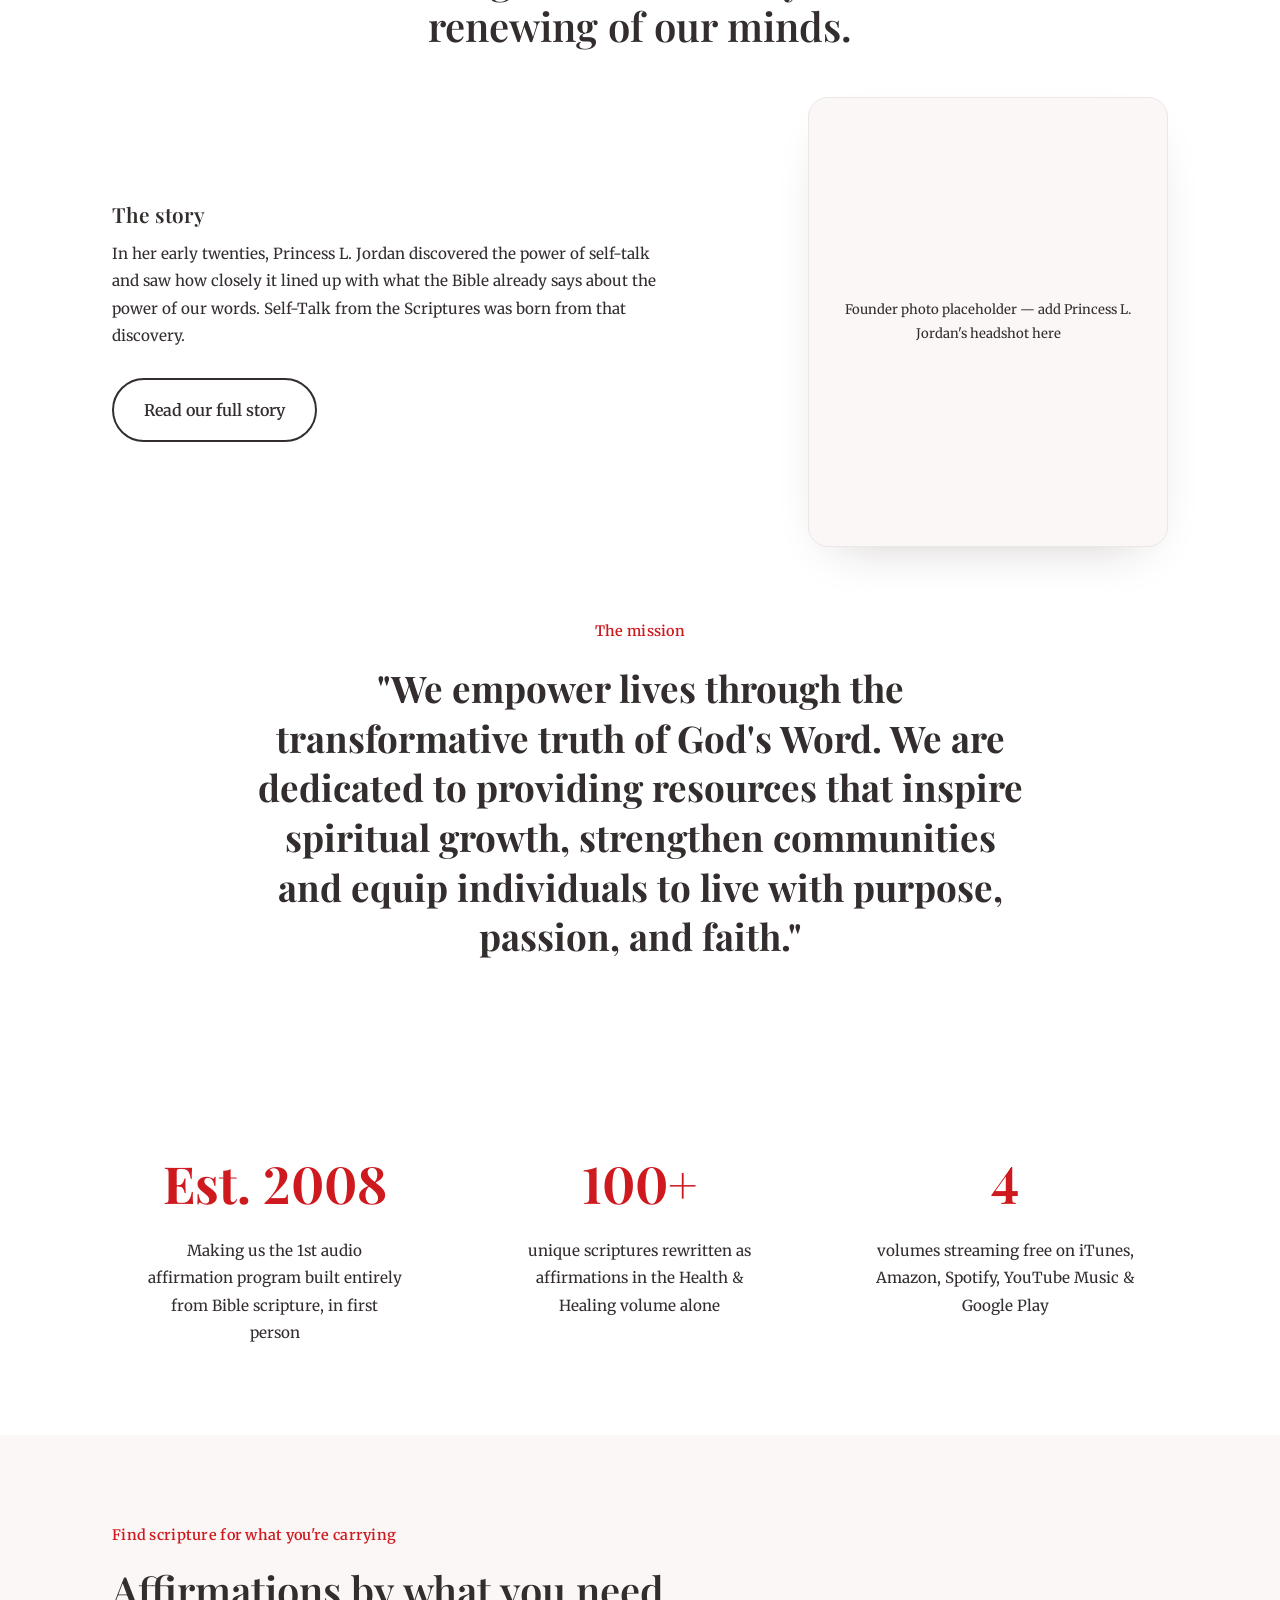
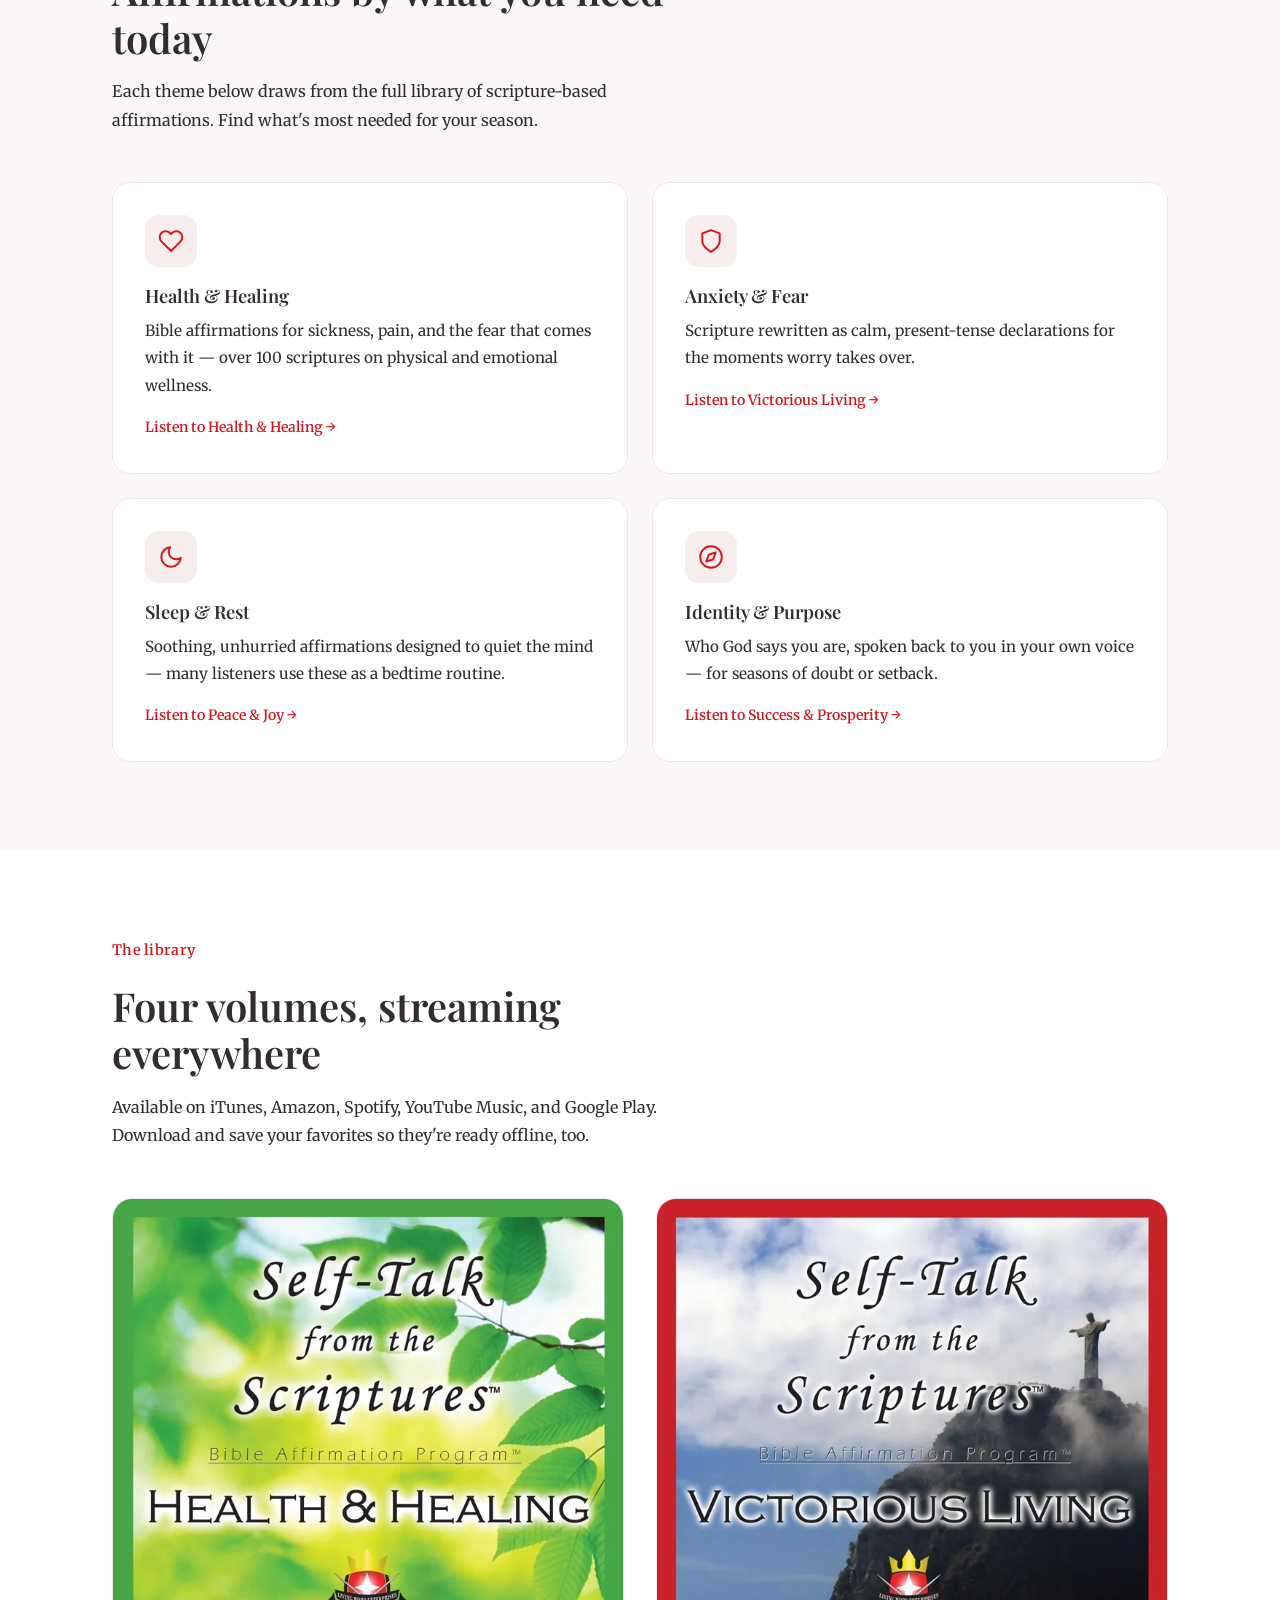
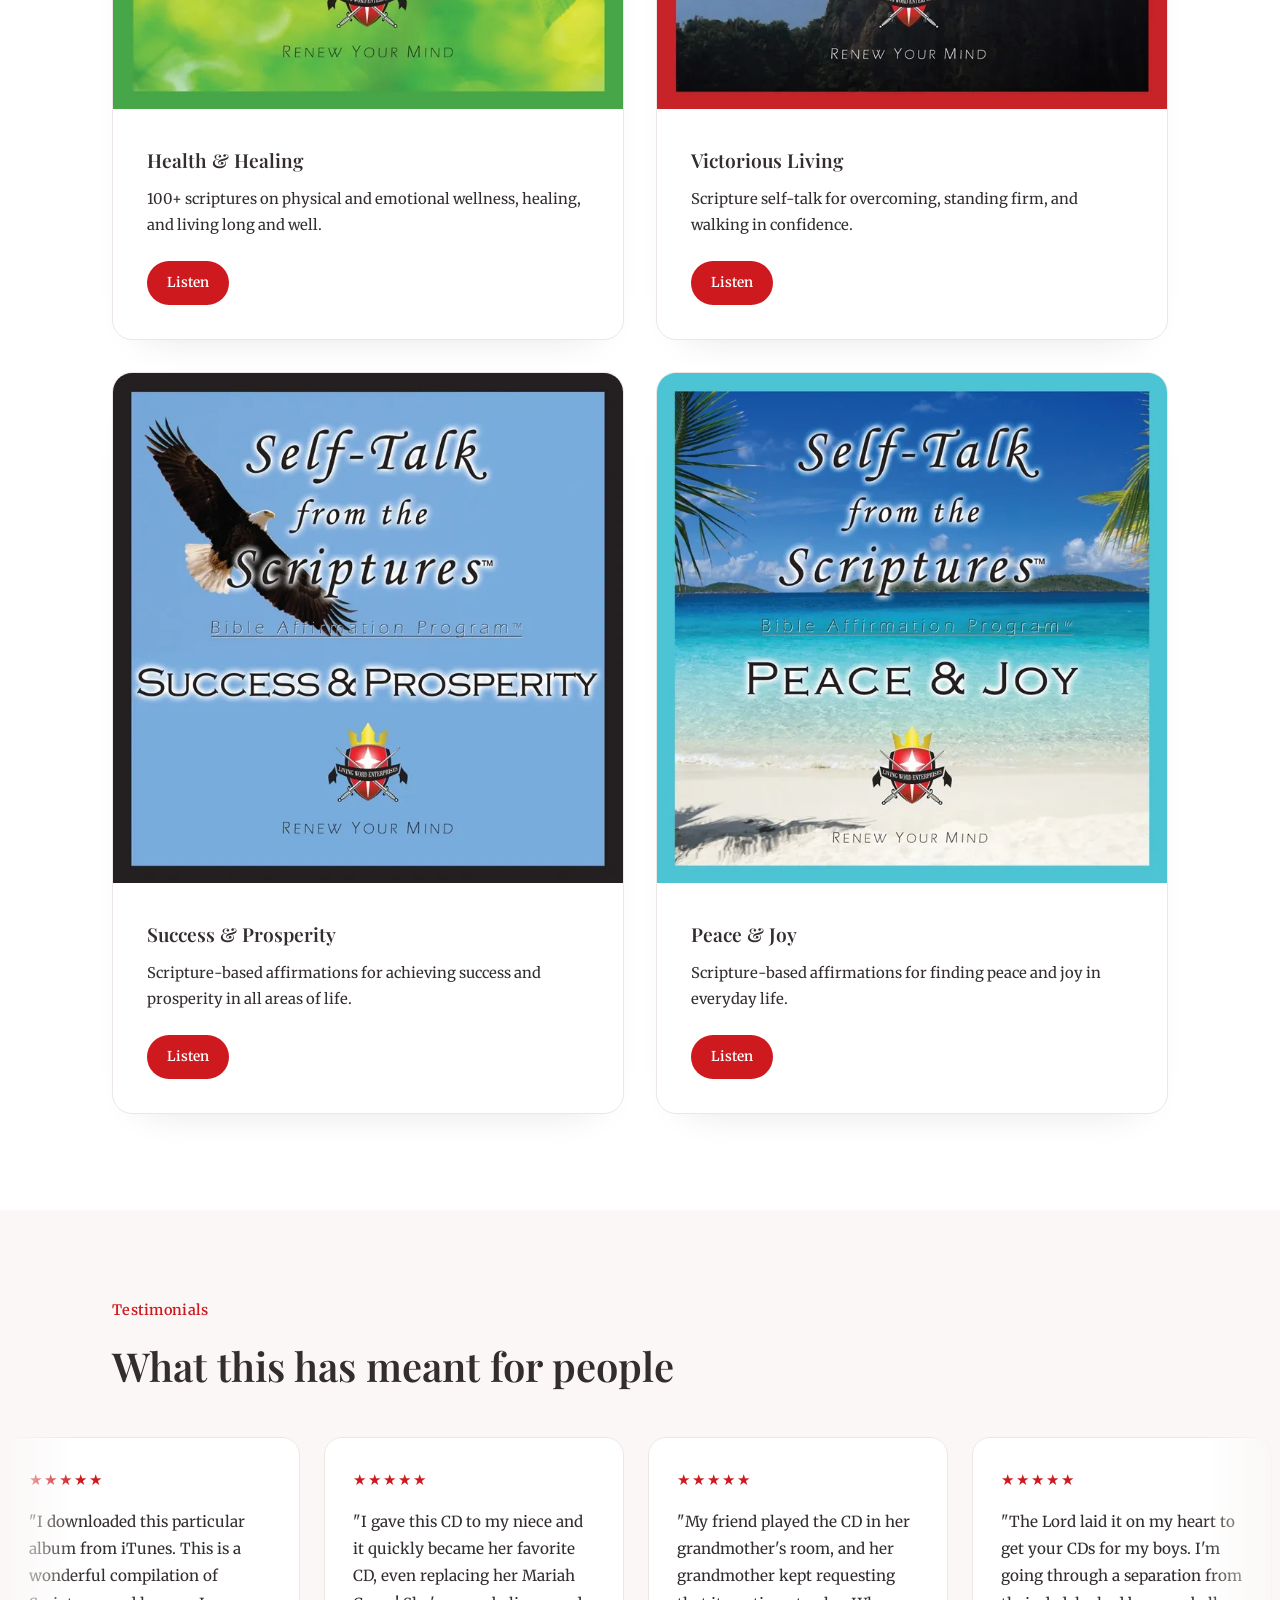
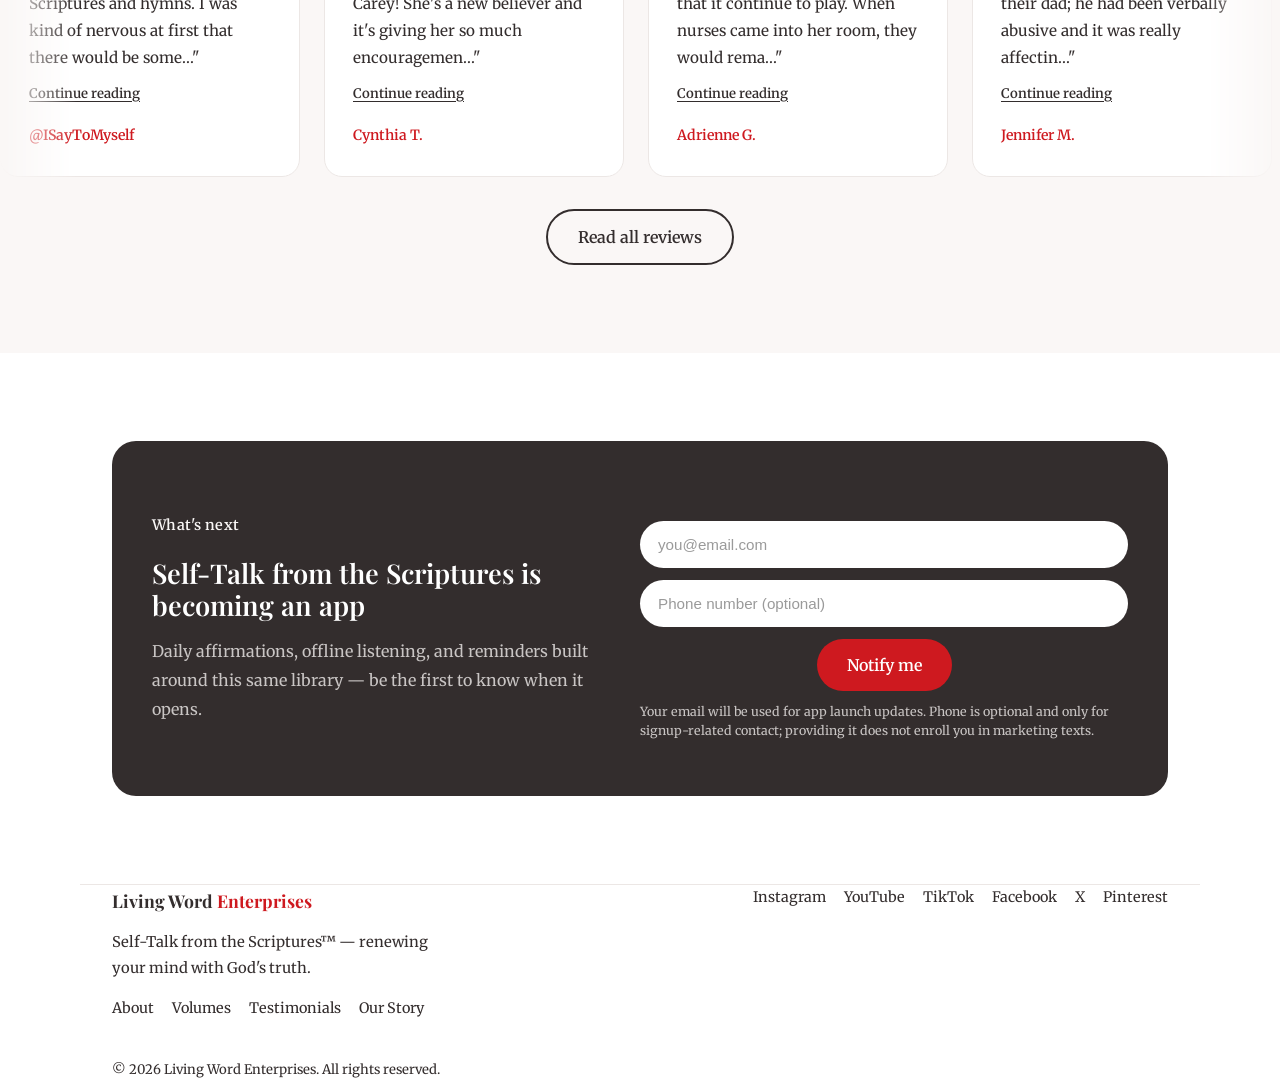
==== commit f4802d9c: "updates to fix audio sample issues and email list styling." ====
--- a/index.html
+++ b/index.html
@@ -101,7 +101,7 @@
       <div class="hero-media" id="listen">
         <div class="player">
           <div class="player-top">
-            <button class="play-btn" aria-label="Play sample">&#9658;</button>
+            <button class="play-btn" type="button" aria-label="Play sample"></button>
             <div class="player-title-copy">
               <div class="play-title">Health &amp; Healing</div>
               <div class="play-sub">Sample affirmation</div>
--- a/styles.css
+++ b/styles.css
@@ -62,7 +62,9 @@
   .player{background:var(--white);border:1px solid var(--line);border-radius:20px;padding:30px;display:flex;flex-direction:column;gap:18px;width:100%;max-width:420px;margin:0 auto;box-shadow:0 20px 50px -30px rgba(54,30,28,0.25);}
   @media(min-width:951px){.player{margin:0;}}
   .player-top{display:flex;align-items:center;gap:18px;}
-  .play-btn{flex:none;width:56px;height:56px;border-radius:50%;background:var(--red);color:#fff;display:flex;align-items:center;justify-content:center;font-size:1.15rem;cursor:pointer;border:none;}
+  .play-btn{flex:none;width:56px;height:56px;border-radius:50%;background:var(--red);display:flex;align-items:center;justify-content:center;cursor:pointer;border:none;}
+  .play-btn::before{content:"";width:0;height:0;border-top:8px solid transparent;border-bottom:8px solid transparent;border-left:12px solid #fff;margin-left:3px;}
+  .play-btn.is-playing::before{width:10px;height:12px;border:0;border-left:3px solid #fff;border-right:3px solid #fff;margin-left:0;}
   .play-btn:disabled{cursor:not-allowed;opacity:0.55;}
   .play-title{font-family:'Playfair Display',Georgia,serif;font-weight:600;font-size:1.05rem;}
   .play-sub{color:var(--ink-soft);font-size:0.88rem;margin-top:2px;}
@@ -181,7 +183,7 @@
   .waitlist-confirm.is-visible{display:block;}
   .waitlist-privacy{color:#c9c5c4;font-size:0.78rem;line-height:1.5;margin-top:12px;}
   @media(max-width:950px){
-    .waitlist{padding:32px 20px;border-radius:18px;}
+    .waitlist{width:90vw;margin-left:calc((100% - 90vw)/2);padding:32px 20px;border-radius:18px;}
   }
 
   footer{padding:56px 0 calc(56px + env(safe-area-inset-bottom,0px));border-top:1px solid var(--line);}
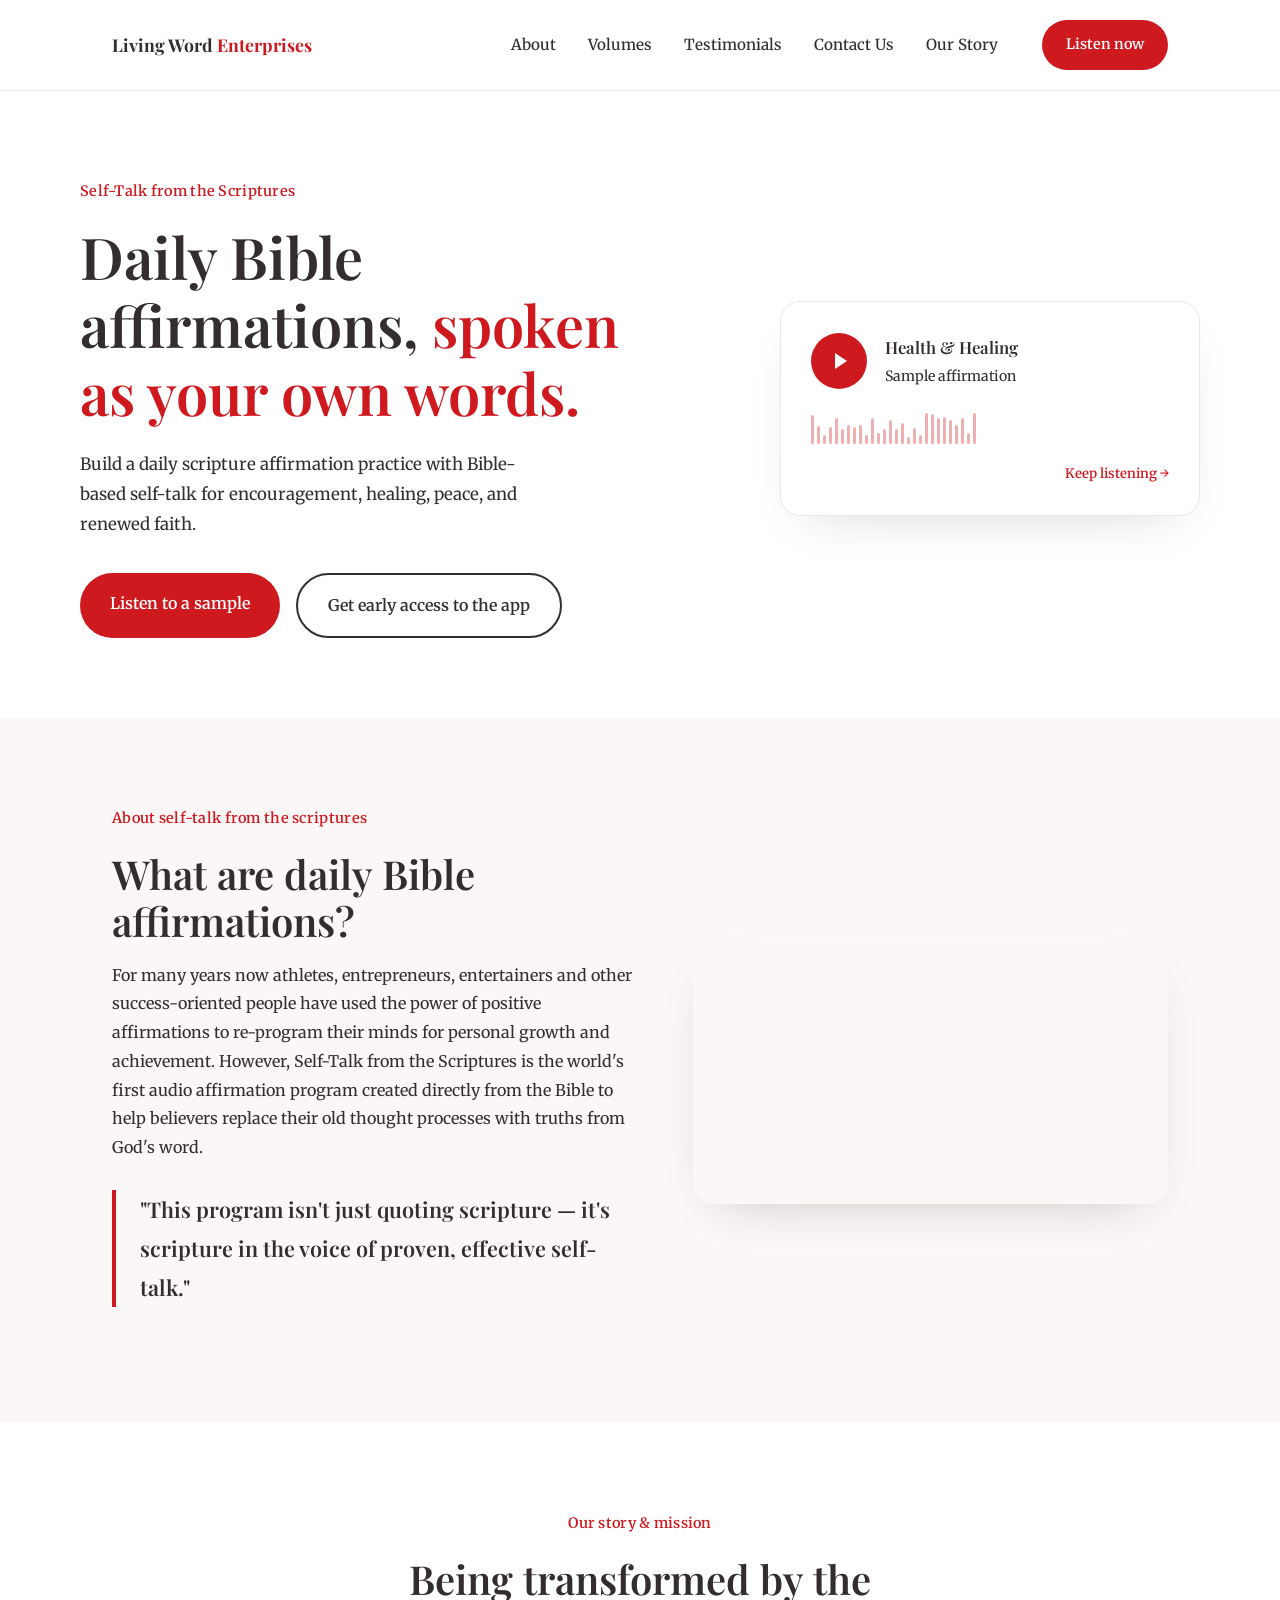
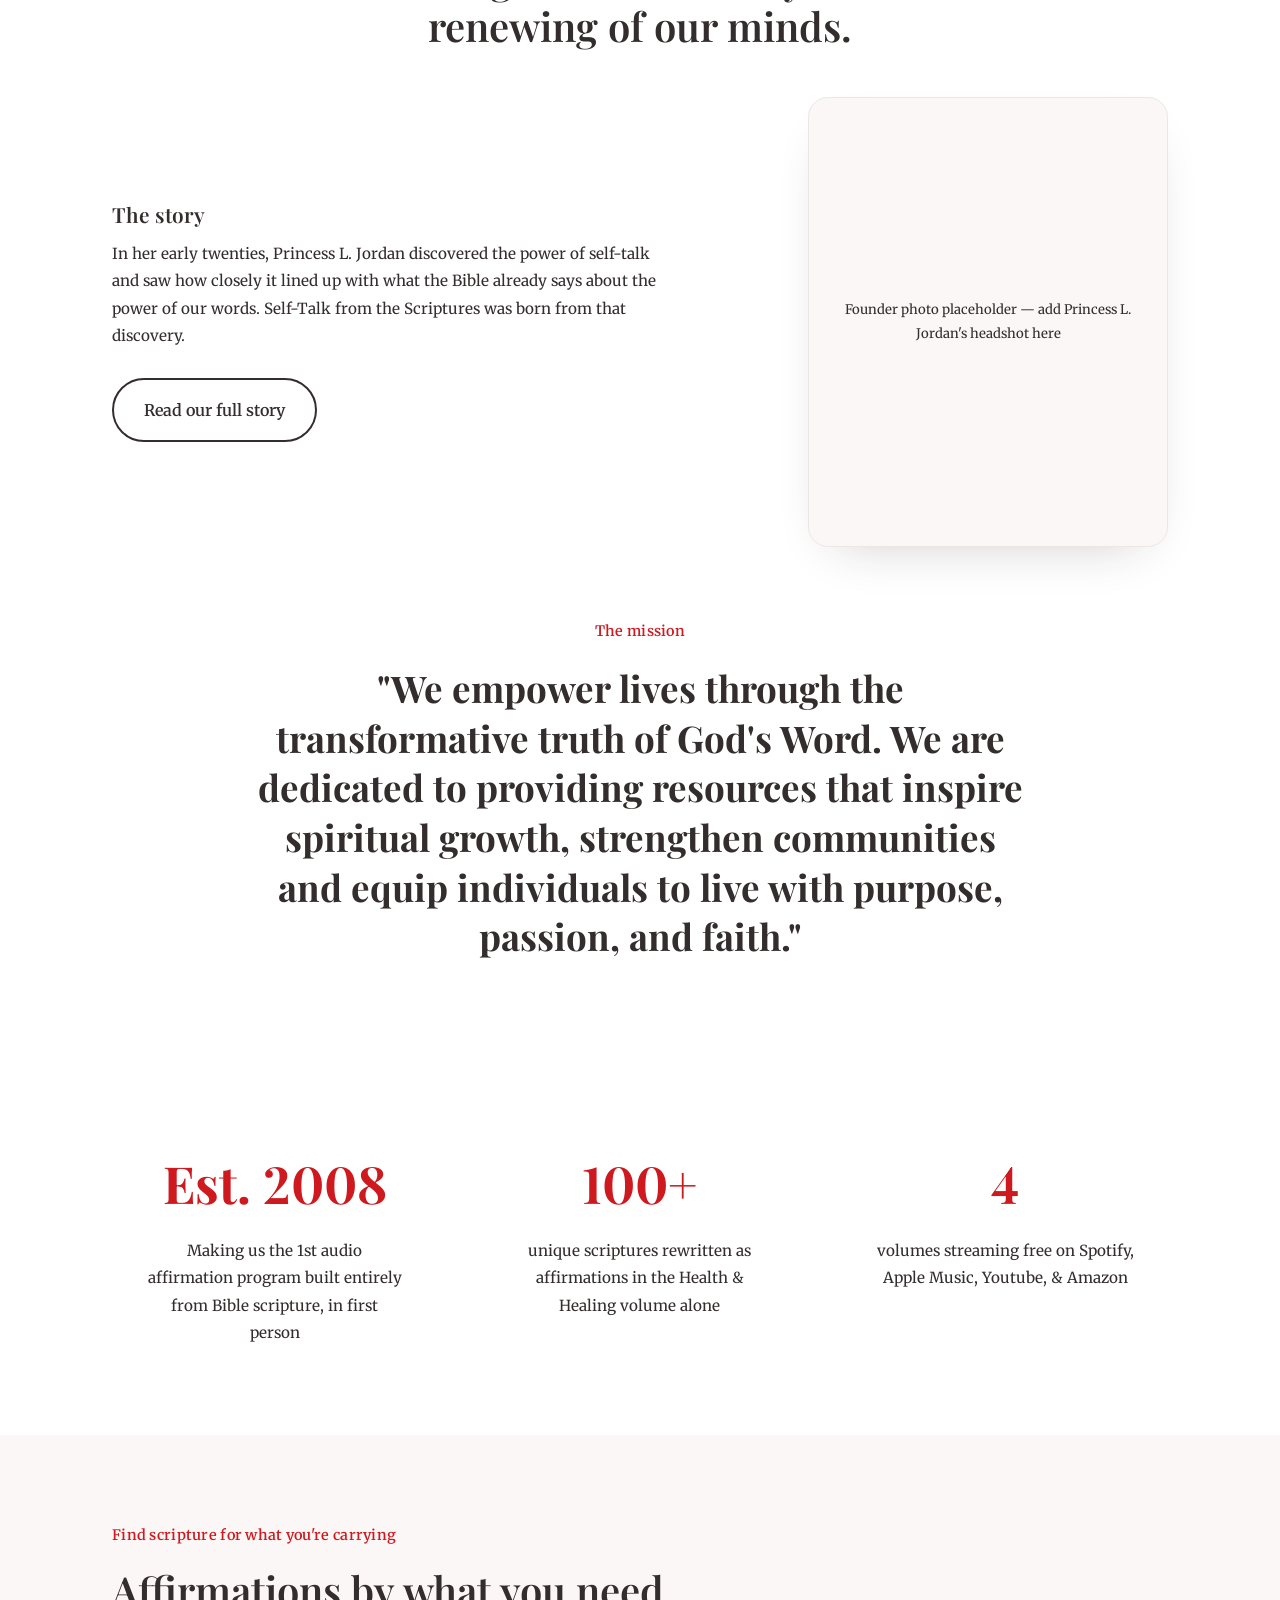
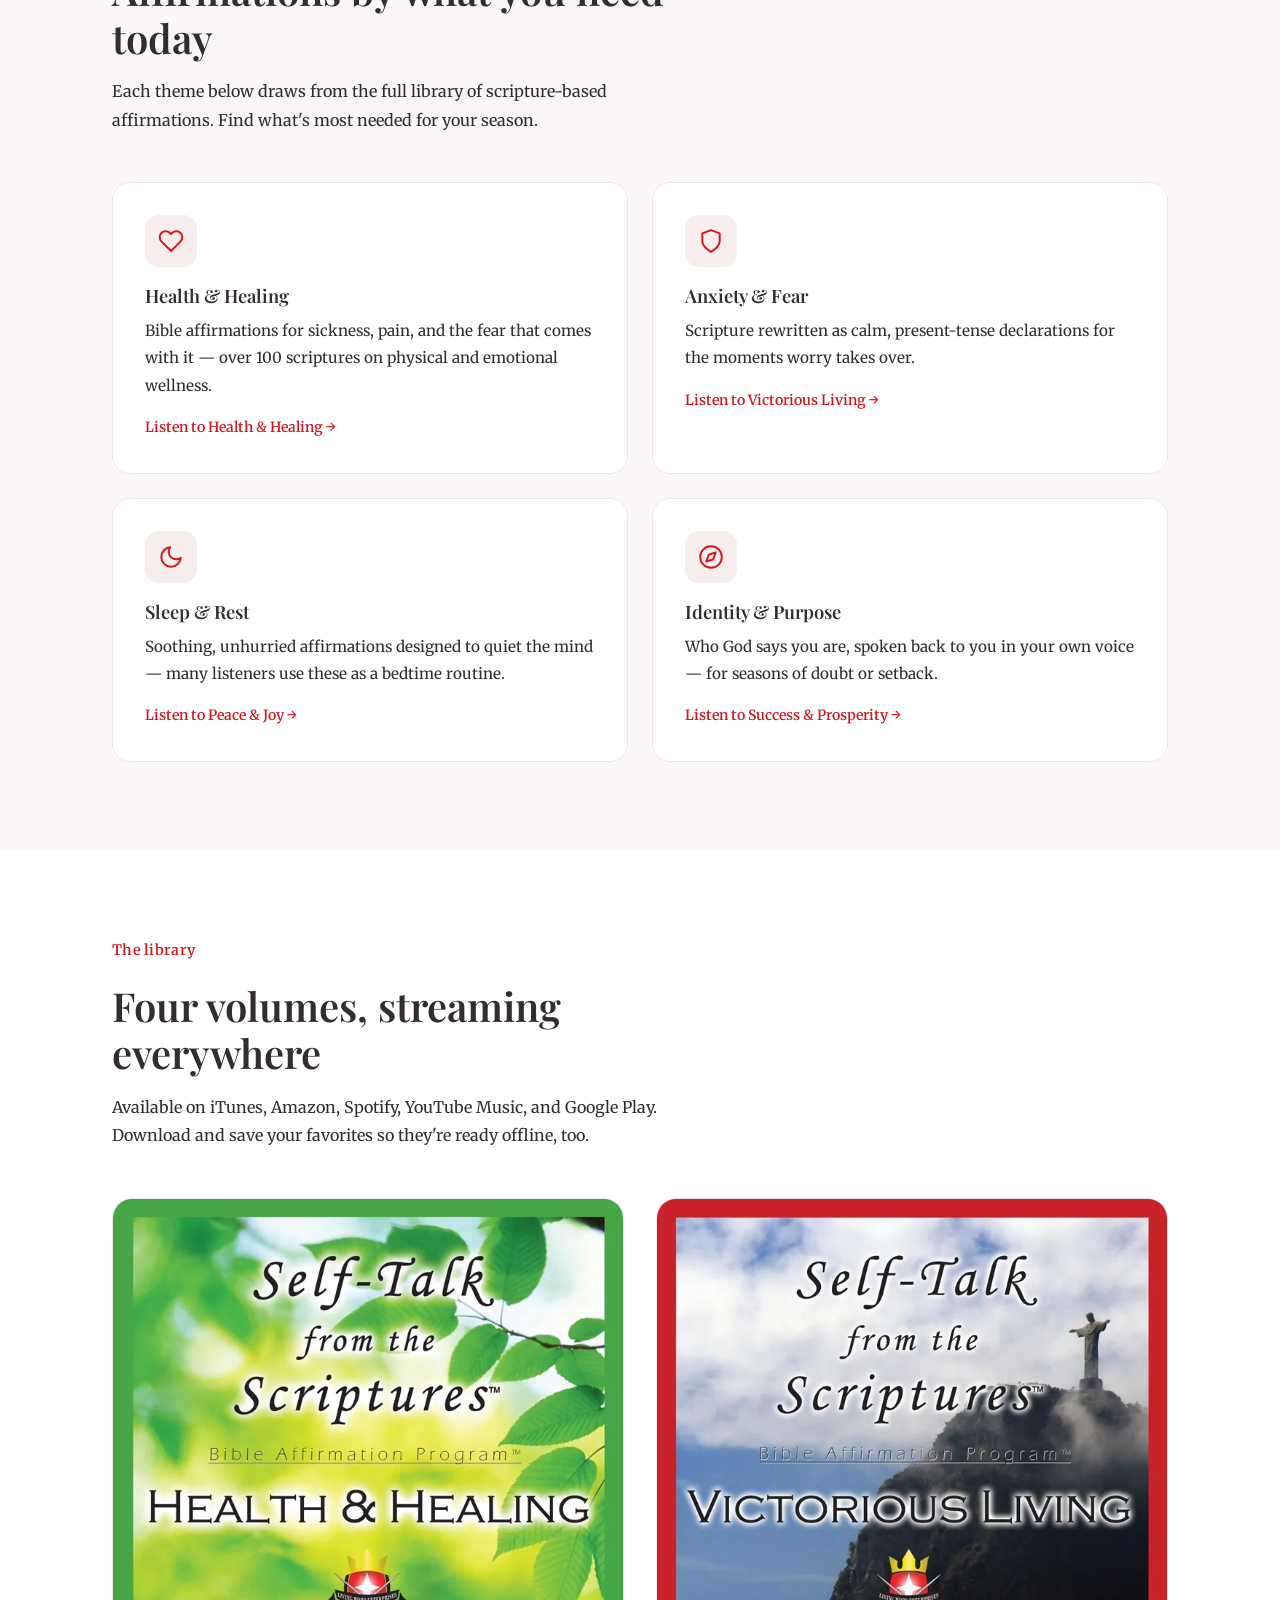
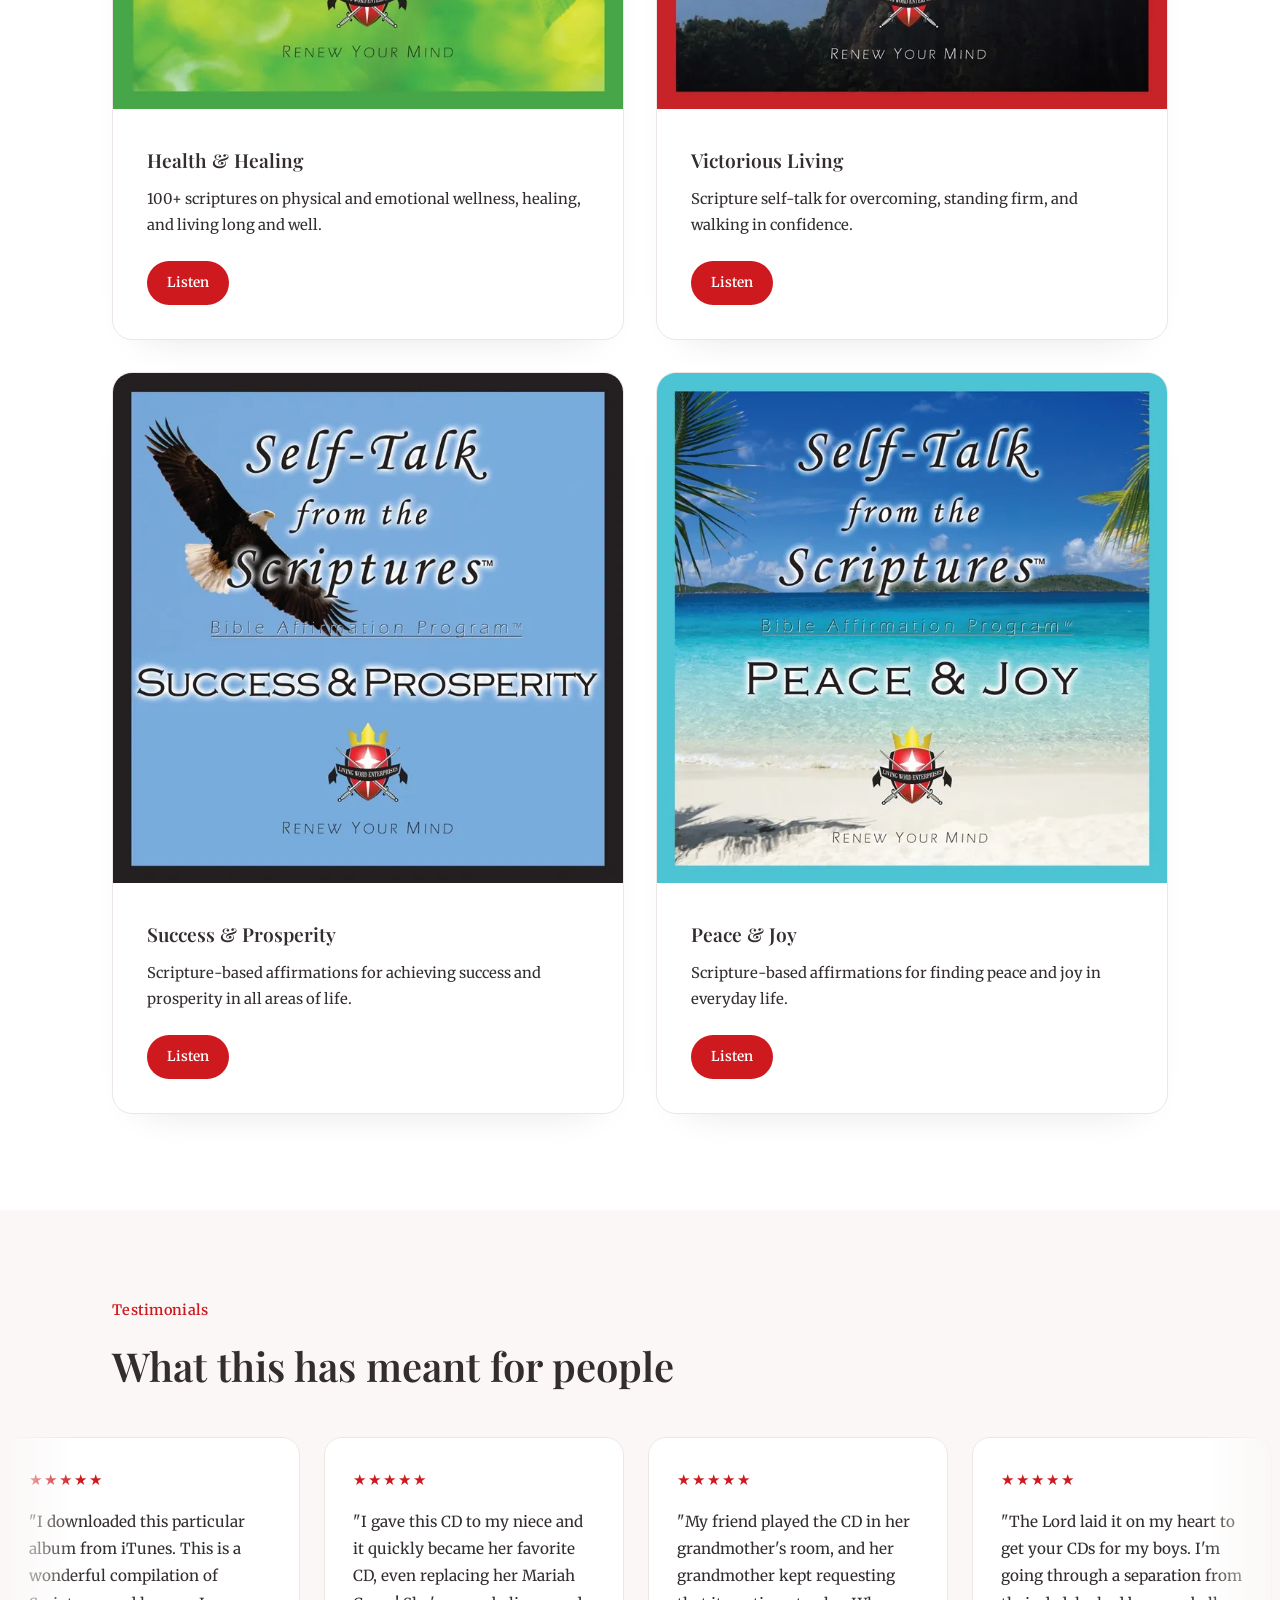
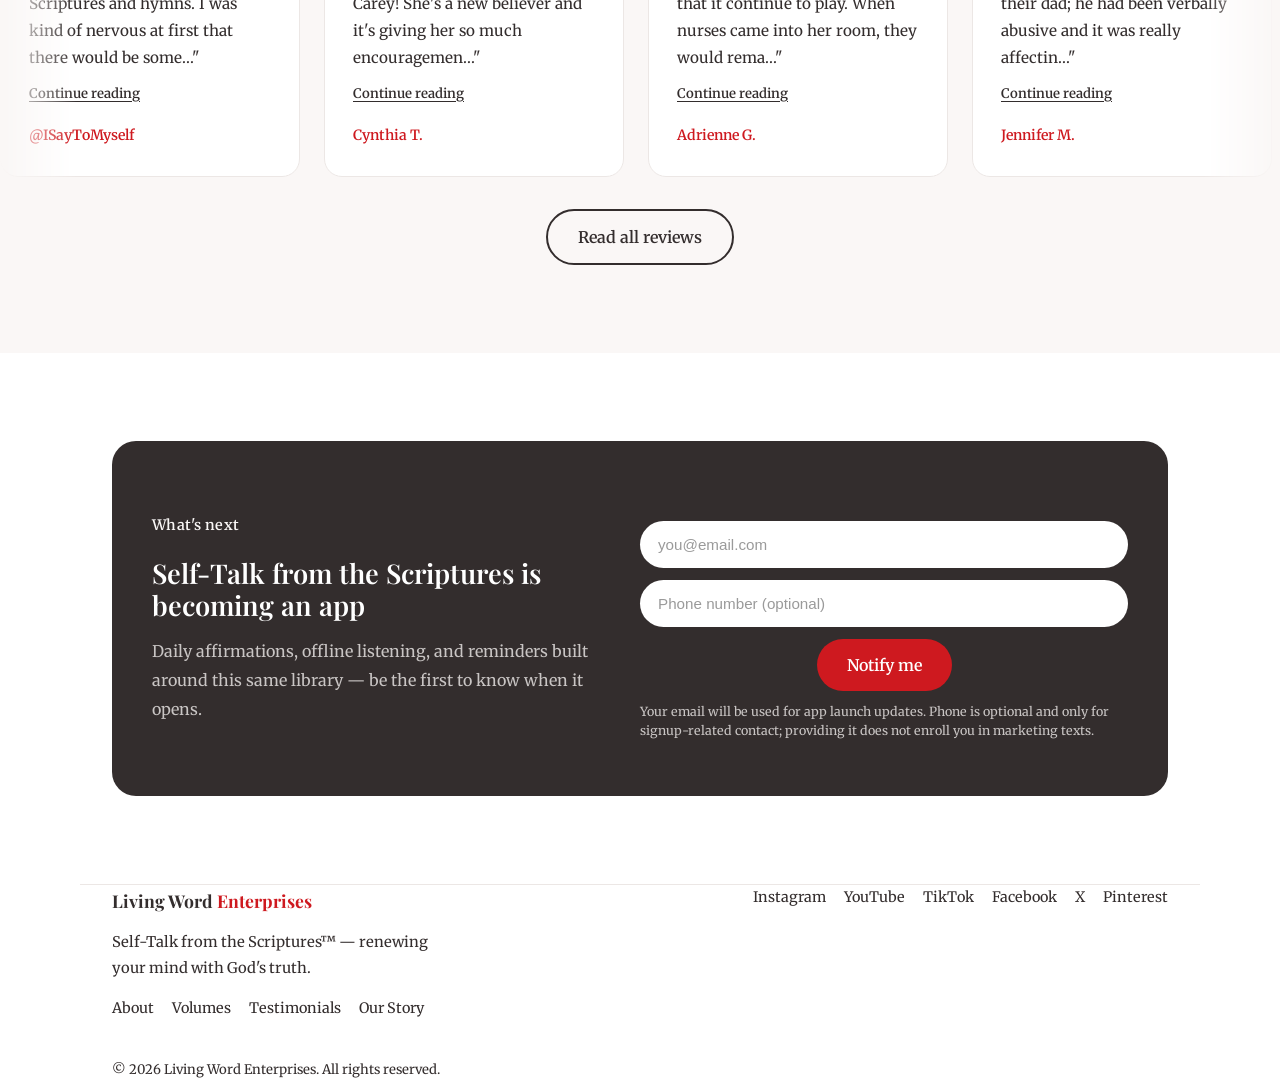
==== commit bfdc159e: "updated the index.html file to include accurate platforms tracks are on" ====
--- a/index.html
+++ b/index.html
@@ -165,7 +165,7 @@
         </div>
         <div>
           <div class="stat-num">4</div>
-          <p class="stat-label">volumes streaming free on iTunes, Amazon, Spotify, YouTube Music &amp; Google Play</p>
+          <p class="stat-label">volumes streaming free on  Spotify, Apple Music, Youtube, &amp; Amazon</p>
         </div>
       </div>
     </div>
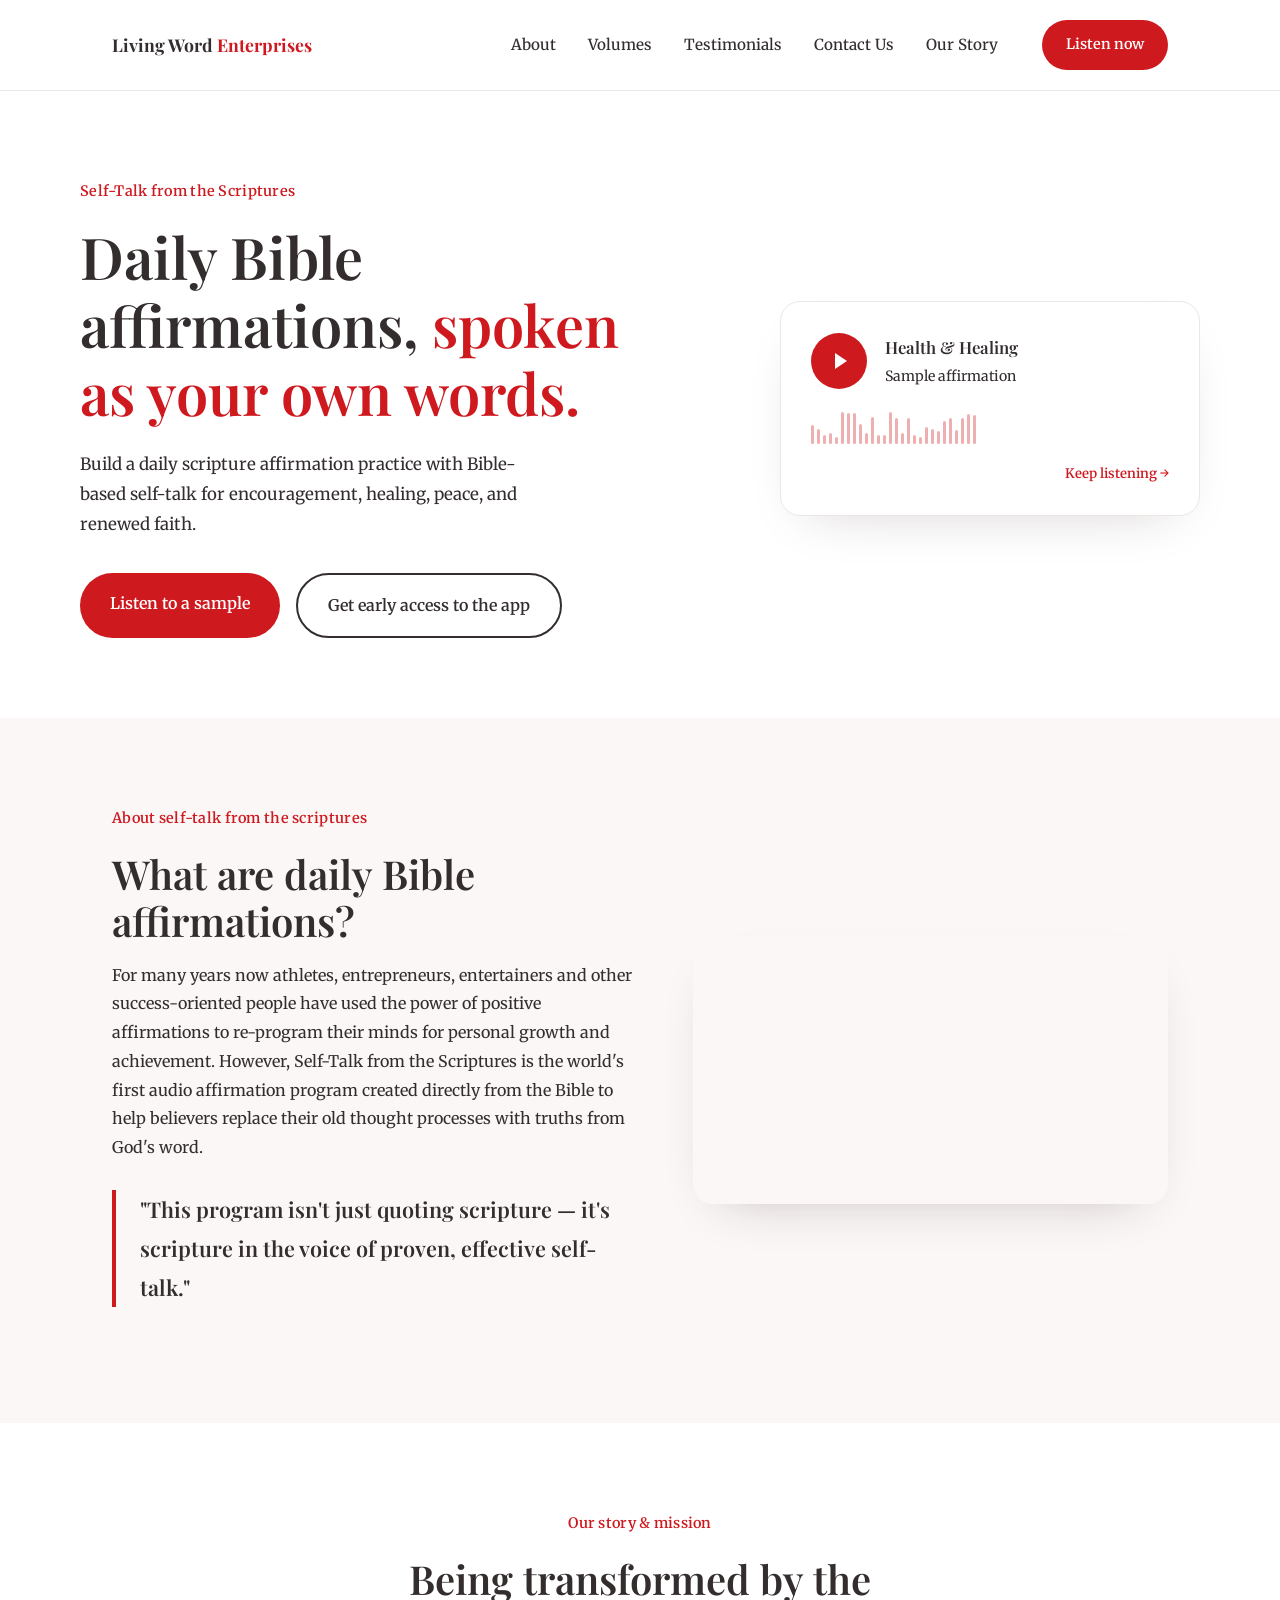
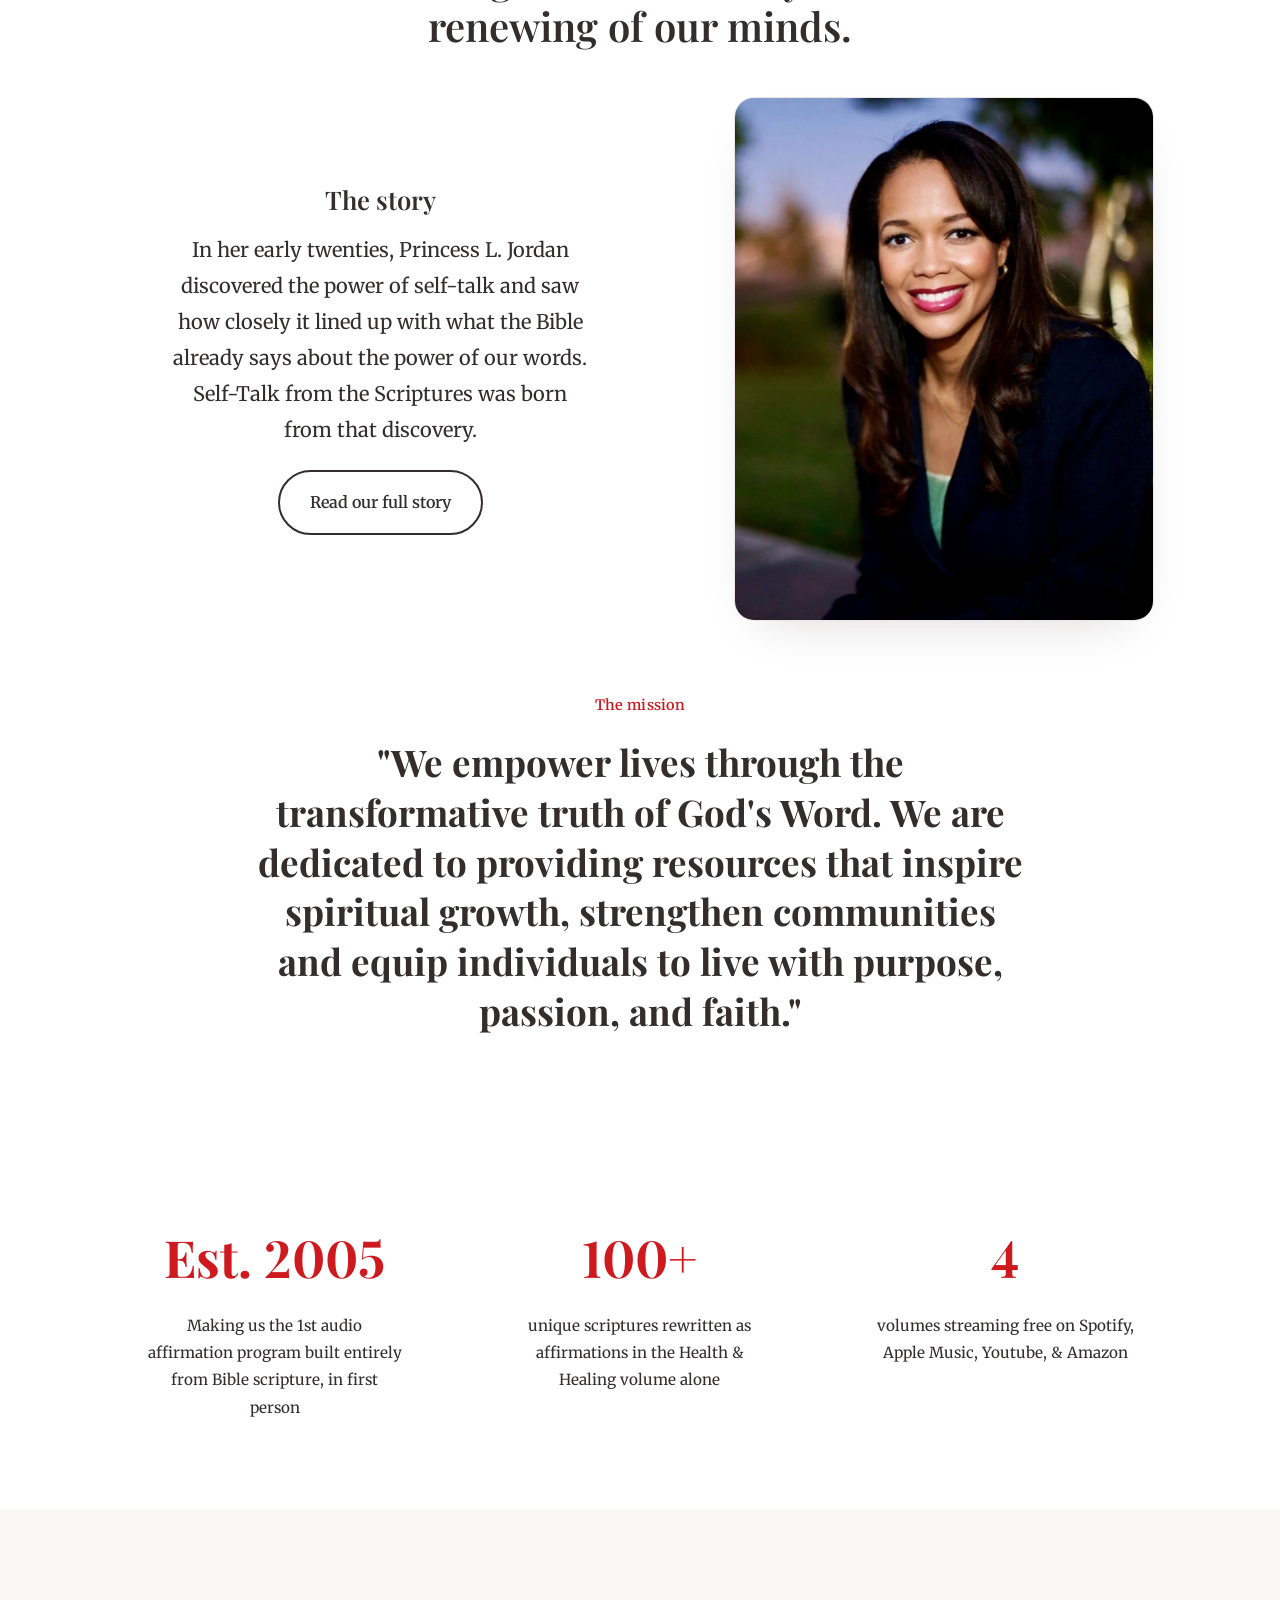
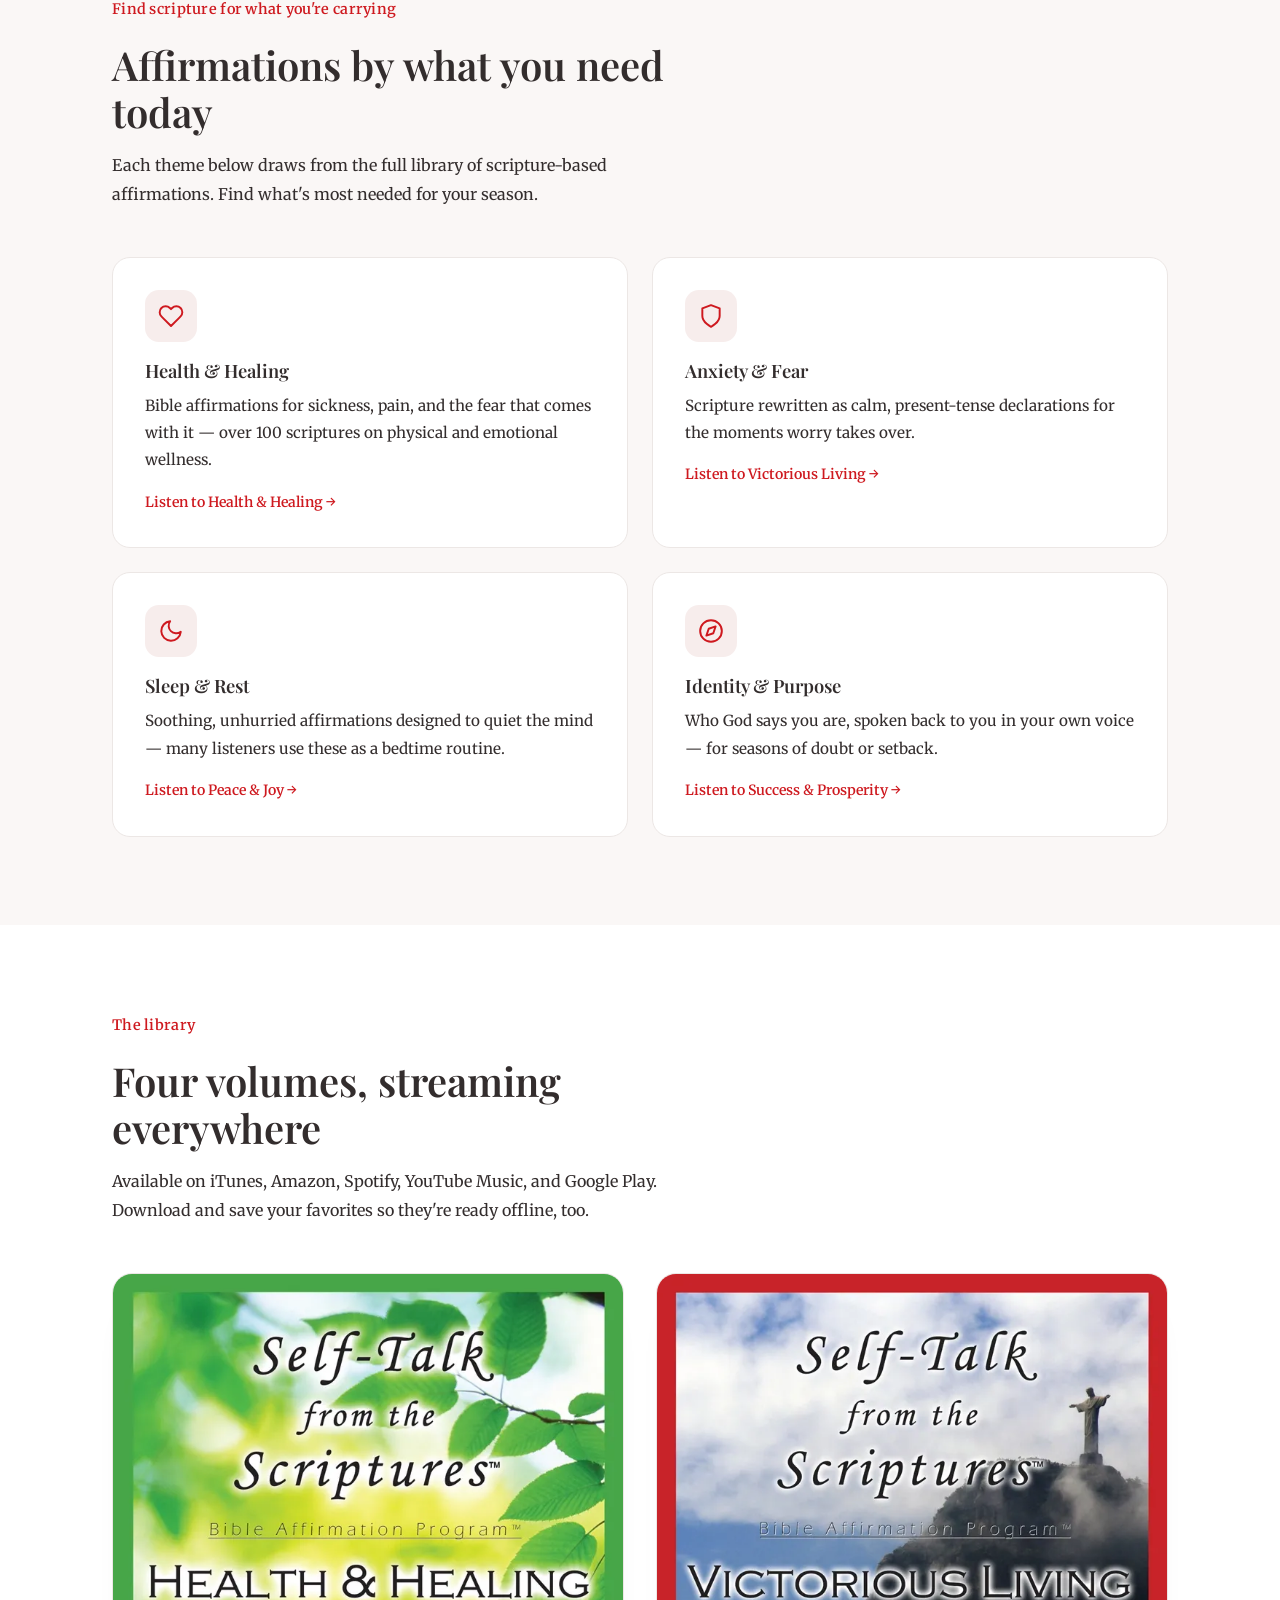
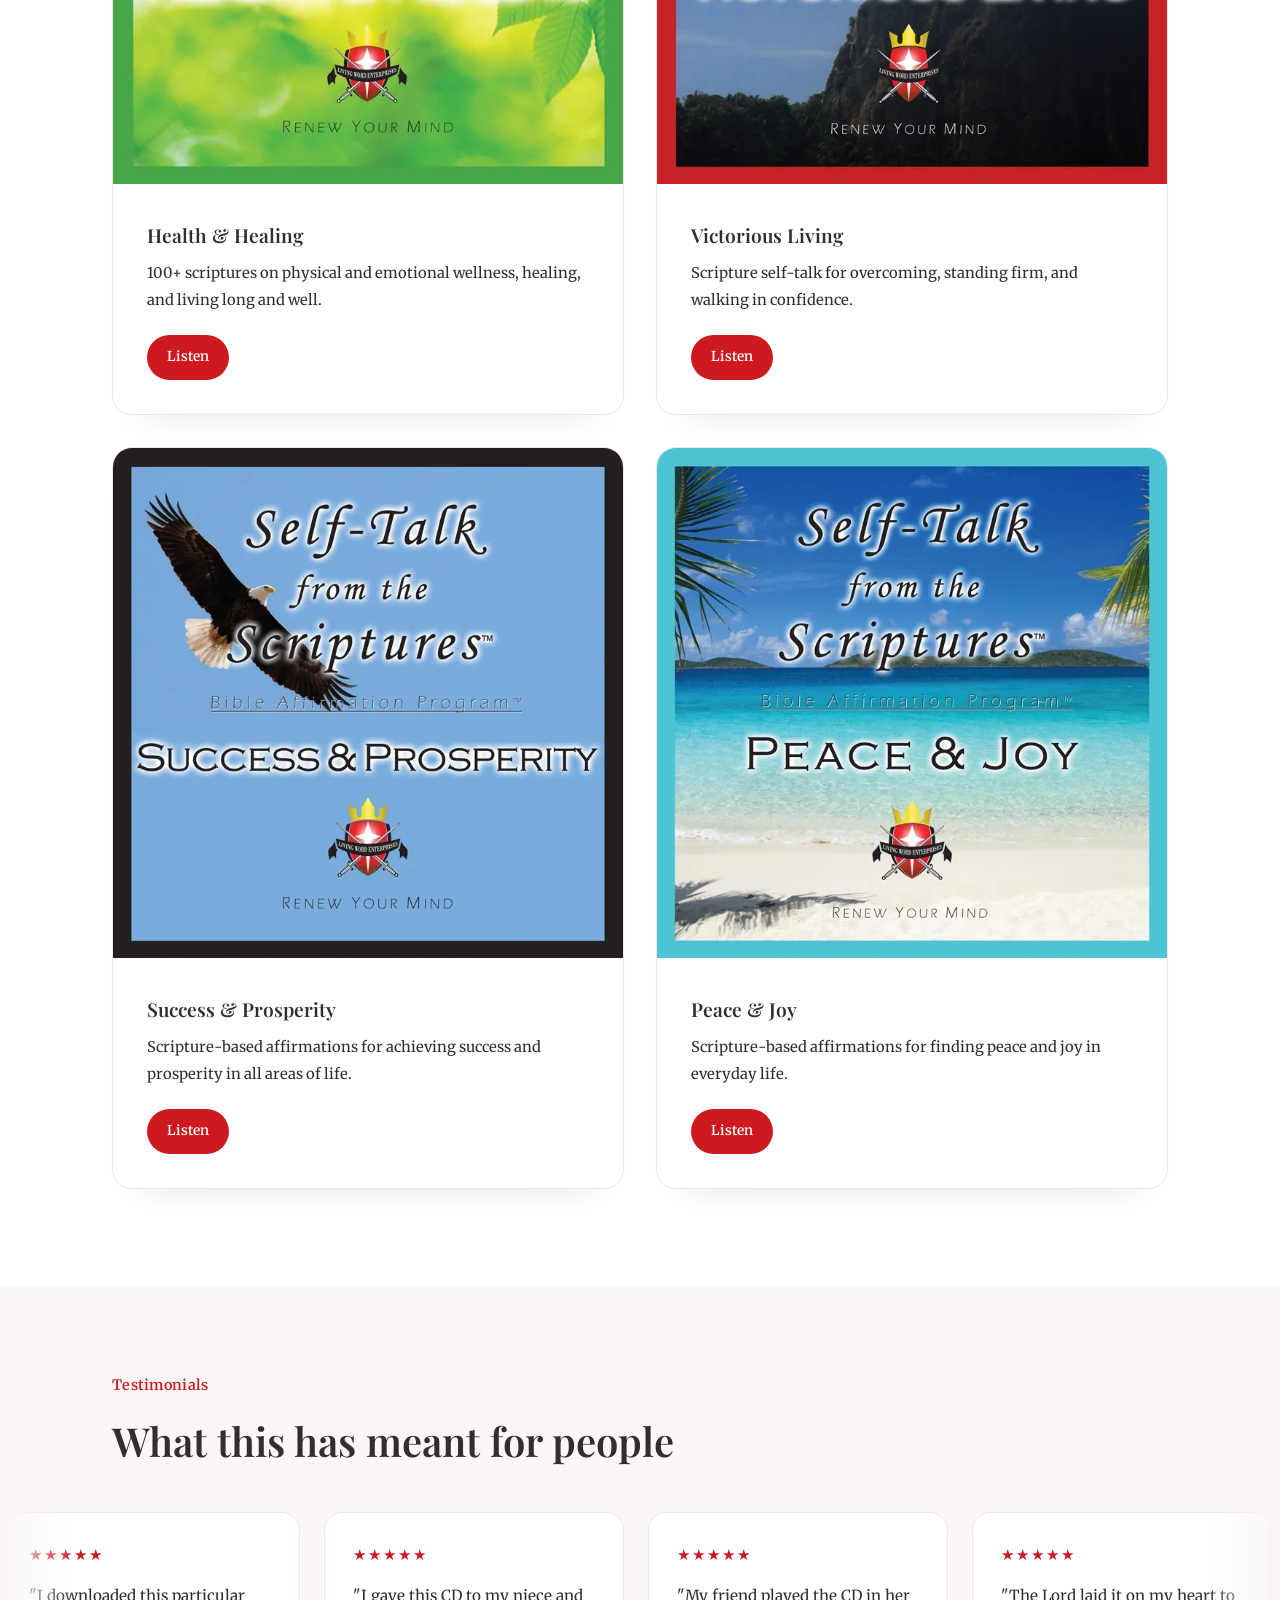
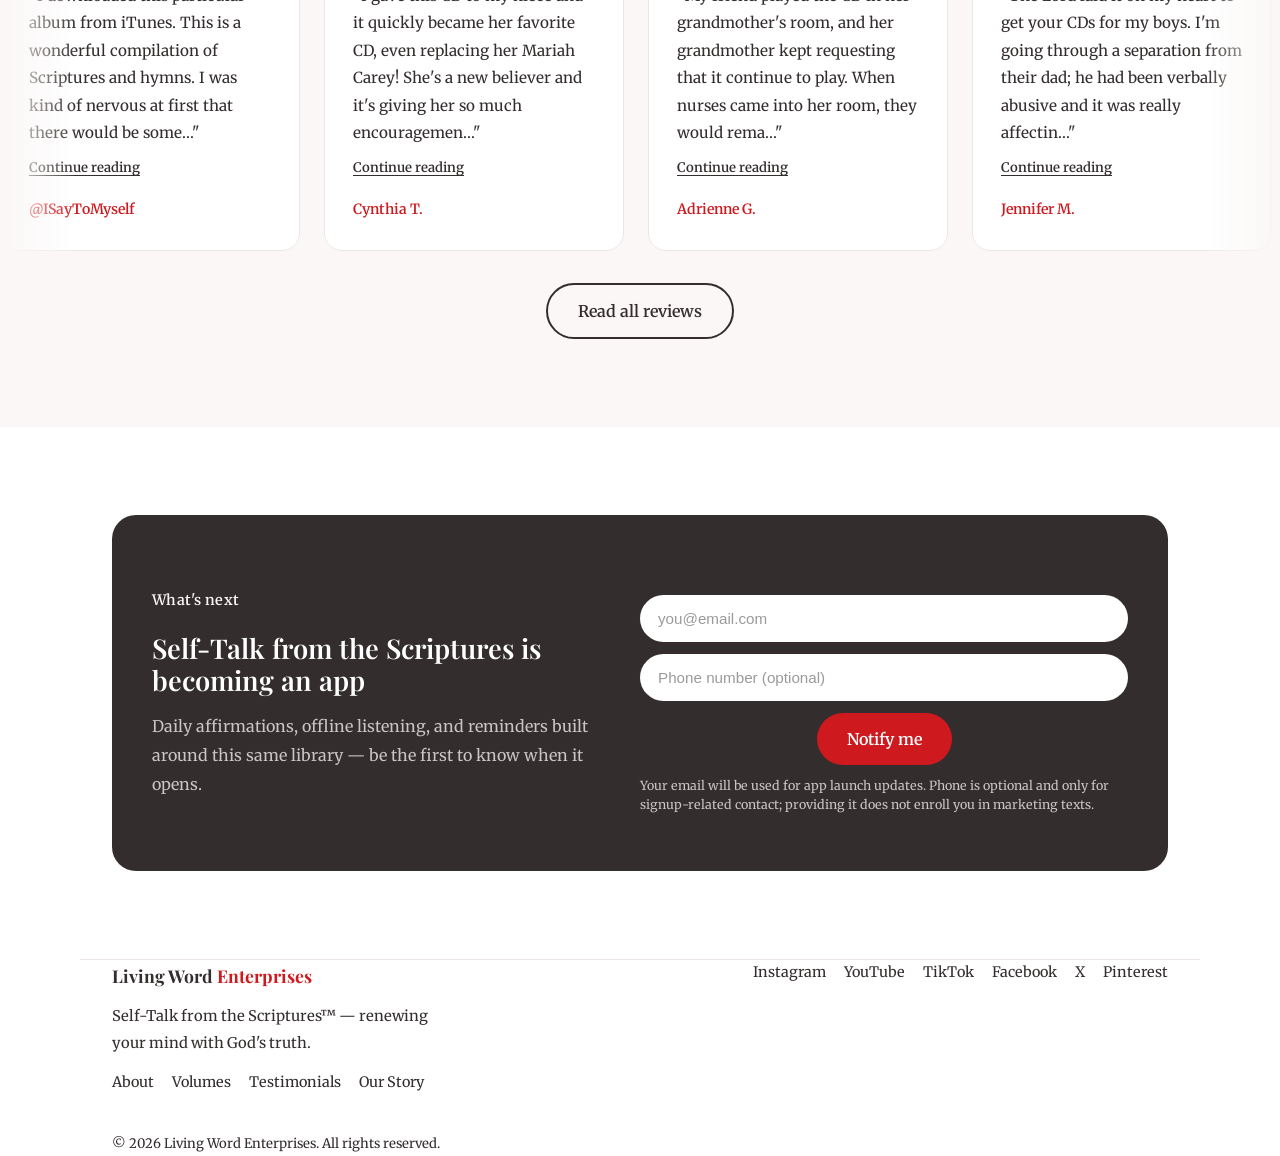
==== commit 13a6afdf: "updated founder photo and polished the site a bit" ====
--- a/index.html
+++ b/index.html
@@ -143,7 +143,9 @@
           <p>In her early twenties, Princess L. Jordan discovered the power of self-talk and saw how closely it lined up with what the Bible already says about the power of our words. Self-Talk from the Scriptures was born from that discovery.</p>
           <a href="our-story.html" class="btn btn-ghost story-link">Read our full story</a>
         </div>
-        <div class="founder-photo">Founder photo placeholder — add Princess L. Jordan's headshot here</div>
+        <div class="founder-photo">
+          <img src="img/founder-photo.jpeg" alt="Princess L. Jordan, founder of Living Word Enterprises" />
+        </div>
       </div>
       <div class="mission-block">
         <p class="kicker">The mission</p>
@@ -156,7 +158,7 @@
     <div class="wrap">
       <div class="stat-row">
         <div>
-          <div class="stat-num">Est. 2008</div>
+          <div class="stat-num">Est. 2005</div>
           <p class="stat-label">Making us the 1st audio affirmation program built entirely from Bible scripture, in first person</p>
         </div>
         <div>
--- a/styles.css
+++ b/styles.css
@@ -90,12 +90,17 @@
 
   .story-grid{display:grid;gap:40px;align-items:center;text-align:center;}
   .story-link{margin-top:28px;}
-  .story-text h3{font-size:1.3rem;margin-bottom:14px;}
-  .story-text p{color:var(--ink-soft);font-size:0.95rem;}
-  .founder-photo{order:-1;width:100%;max-width:320px;margin:0 auto;aspect-ratio:4/5;border-radius:20px;background:var(--paper);border:1px solid var(--line);display:flex;align-items:center;justify-content:center;color:var(--ink-soft);font-size:0.82rem;text-align:center;padding:20px;box-shadow:0 20px 50px -30px rgba(54,30,28,0.3);}
+  .story-text{display:flex;flex-direction:column;justify-content:center;}
+  .story-text h3{font-size:clamp(1.35rem,2vw,2.1rem);margin-bottom:18px;}
+  .story-text p{color:var(--ink-soft);font-size:1.25rem;line-height:1.8;max-width:34ch;}
+  .founder-photo{width:100%;max-width:360px;margin:0 auto;border-radius:20px;overflow:hidden;border:1px solid var(--line);background:var(--paper);box-shadow:0 20px 50px -30px rgba(54,30,28,0.25);}
+  .founder-photo img,.about-founder-photo img{display:block;width:100%;height:100%;object-fit:cover;object-position:center top;}
   @media(min-width:951px){
-    .story-grid{grid-template-columns:1.1fr 0.9fr;text-align:left;gap:64px;}
-    .founder-photo{order:0;max-width:360px;margin:0 0 0 auto;}
+    .story-grid{grid-template-columns:1.2fr 1fr;gap:72px;align-items:center;max-width:1180px;}
+    .story-text{align-items:center;text-align:center;}
+    .story-text h3,.story-text p{max-width:32ch;}
+    .story-link{margin-top:22px;align-self:center;}
+    .founder-photo{order:0;max-width:420px;margin:0 auto;}
   }
   .mission-block{margin-top:72px;text-align:center;}
   .mission-quote{font-family:'Playfair Display',Georgia,serif;font-weight:700;font-size:clamp(1.6rem,3.4vw,2.3rem);line-height:1.35;color:var(--black);max-width:32ch;margin:16px auto 0;}
@@ -203,7 +208,7 @@
 .about-page h1{font-size:clamp(1.9rem,4.4vw,2.7rem);max-width:20ch;margin-bottom:28px;line-height:1.2;}
 .about-page .about-story-grid{display:grid;gap:48px;align-items:start;}
 .about-page .about-story-grid p{color:var(--ink-soft);font-size:1rem;margin-bottom:20px;}
-.about-page .about-founder-photo{order:-1;width:100%;max-width:340px;margin:0 auto;border-radius:20px;overflow:hidden;aspect-ratio:4/5;background:var(--white);border:1px solid var(--line);display:flex;align-items:center;justify-content:center;color:var(--ink-soft);font-size:0.85rem;text-align:center;padding:24px;box-shadow:0 20px 50px -30px rgba(54,30,28,0.25);}
+.about-page .about-founder-photo{order:-1;width:100%;max-width:340px;margin:0 auto;border-radius:20px;overflow:hidden;aspect-ratio:4/5;background:var(--paper);border:1px solid var(--line);box-shadow:0 20px 50px -30px rgba(54,30,28,0.25);}
 .about-page .about-mission-heading{font-size:1.6rem;margin-bottom:20px;}
 .about-page .about-mission-text{max-width:74ch;color:var(--ink-soft);font-size:1.05rem;margin-bottom:56px;}
 .about-page .about-mission-text em{font-style:italic;color:var(--black);}
